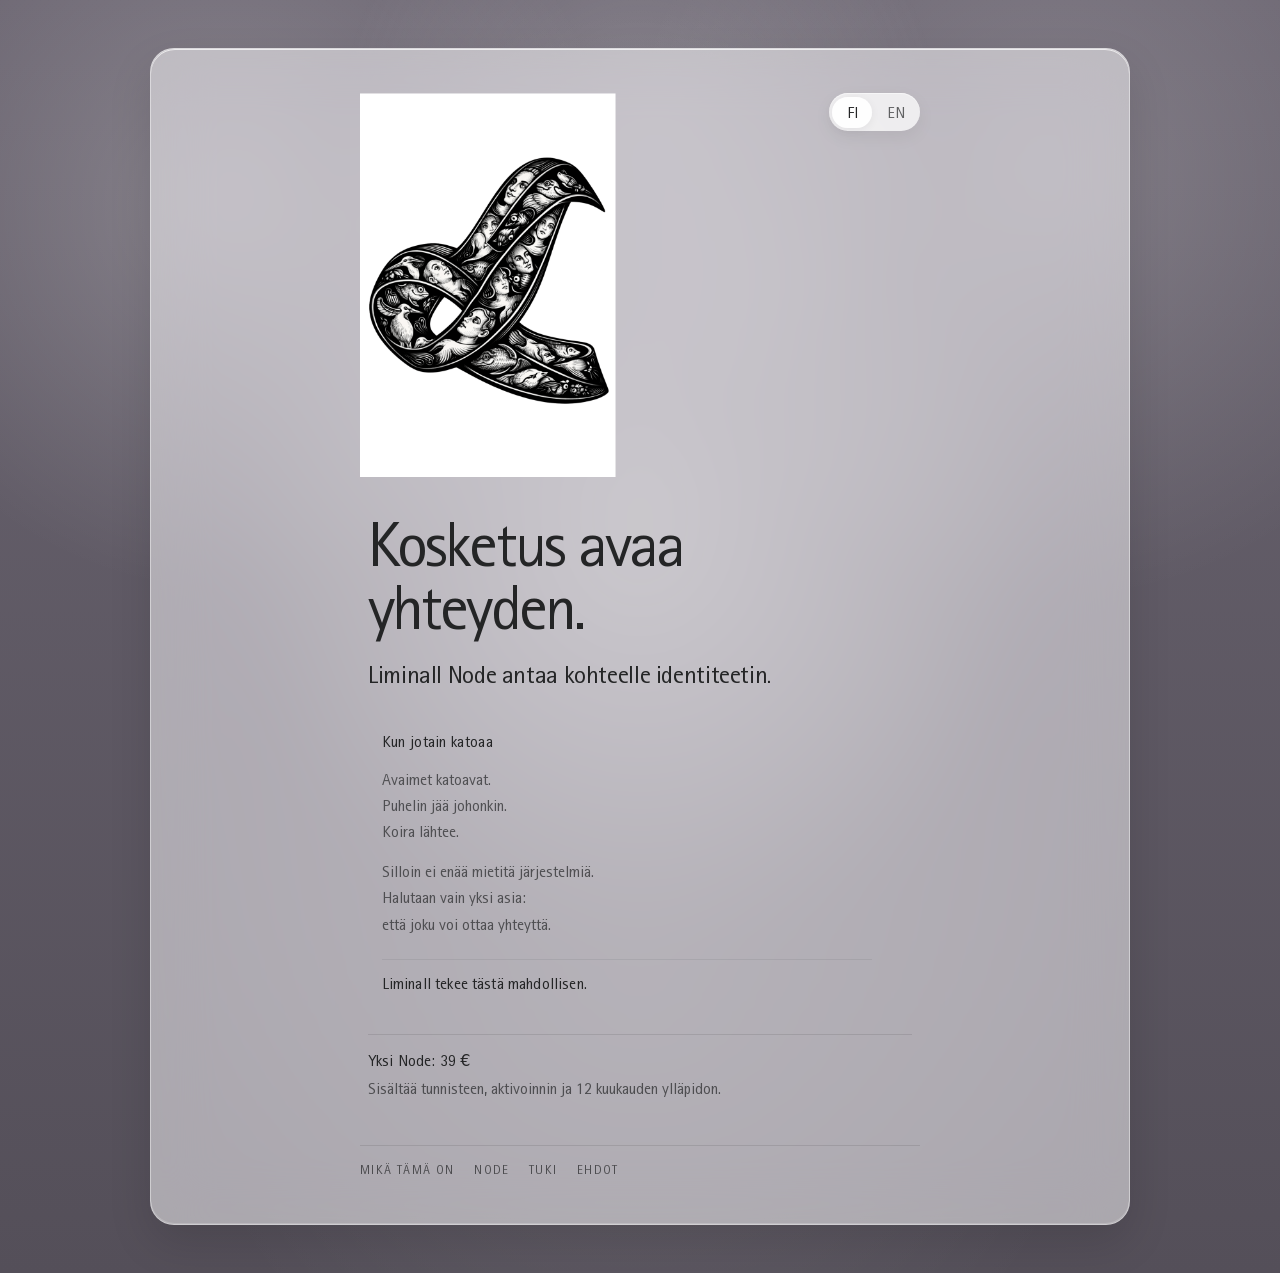
==== index.html @ 7b7f4768 "Promote hero statement and fix pricing spacing" ====
<!DOCTYPE html>
<html lang="fi" data-lang="fi">
<head>
  <meta charset="UTF-8">
  <meta name="viewport" content="width=device-width, initial-scale=1.0">
  <title>Liminall</title>
  <meta
    name="description"
    content="Liminall antaa fyysisille esineille digitaalisen osoitteen."
  >
  <link rel="stylesheet" href="/style.css">
</head>
<body>
  <div class="page-shell">
    <div class="page">
      <main class="panel">
        <div class="panel-top">
          <a class="mark" href="/" aria-label="Liminall">
            <img src="/images/logo.svg" alt="Liminall">
          </a>

          <div class="lang-switch" aria-label="Language switch">
            <button type="button" data-set-lang="fi" aria-pressed="true">FI</button>
            <button type="button" data-set-lang="en" aria-pressed="false">EN</button>
          </div>
        </div>

        <div class="hero-copy">
          <h1>
            <span data-lang="fi">Kosketus avaa yhteyden.</span>
            <span data-lang="en">Touch opens a connection.</span>
          </h1>
          <h2 class="lead-line">
            <span data-lang="fi">Liminall Node antaa kohteelle identiteetin.</span>
            <span data-lang="en">Liminall Node gives an object an identity.</span>
          </h2>
          <div class="narrative-block">
            <h2>
              <span data-lang="fi">Kun jotain katoaa</span>
              <span data-lang="en">When something goes missing</span>
            </h2>
            <p>
              <span data-lang="fi">
                Avaimet katoavat.<br>
                Puhelin jää johonkin.<br>
                Koira lähtee.
              </span>
              <span data-lang="en">
                Keys get lost.<br>
                A phone is left behind.<br>
                A dog runs off.
              </span>
            </p>
            <p>
              <span data-lang="fi">
                Silloin ei enää mietitä järjestelmiä.<br>
                Halutaan vain yksi asia:<br>
                että joku voi ottaa yhteyttä.
              </span>
              <span data-lang="en">
                In that moment, nobody thinks about systems.<br>
                Only one thing matters:<br>
                that someone can make contact.
              </span>
            </p>
            <p class="soft-emphasis">
              <span data-lang="fi">Liminall tekee tästä mahdollisen.</span>
              <span data-lang="en">Liminall makes that possible.</span>
            </p>
          </div>
          <p class="price-line">
            <span data-lang="fi">Yksi Node: 39 €</span>
            <span data-lang="en">One Node: €39</span>
          </p>
          <p class="inclusion-line">
            <span data-lang="fi">Sisältää tunnisteen, aktivoinnin ja 12 kuukauden ylläpidon.</span>
            <span data-lang="en">Includes the tag, activation, and 12 months of upkeep.</span>
          </p>
        </div>

        <nav class="site-nav" aria-label="Primary">
          <a href="/what/">
            <span data-lang="fi">Mikä tämä on</span>
            <span data-lang="en">What is this</span>
          </a>
          <a href="/node/">
            <span data-lang="fi">Node</span>
            <span data-lang="en">Node</span>
          </a>
          <a href="/support/">
            <span data-lang="fi">Tuki</span>
            <span data-lang="en">Support</span>
          </a>
          <a href="/terms/">
            <span data-lang="fi">Ehdot</span>
            <span data-lang="en">Terms</span>
          </a>
        </nav>
      </main>
    </div>
  </div>

  <script>
    const root = document.documentElement;
    const buttons = document.querySelectorAll("[data-set-lang]");

    function setLang(lang) {
      root.lang = lang;
      root.dataset.lang = lang;

      buttons.forEach((button) => {
        button.setAttribute("aria-pressed", String(button.dataset.setLang === lang));
      });
    }

    setLang("fi");

    buttons.forEach((button) => {
      button.addEventListener("click", () => setLang(button.dataset.setLang));
    });
  </script>
</body>
</html>
---- style.css ----
:root {
  --bg-top: #6a6470;
  --bg-bottom: #544f59;
  --fog: rgba(255, 255, 255, 0.22);
  --fog-soft: rgba(255, 255, 255, 0.12);
  --panel: rgba(255, 255, 255, 0.5);
  --panel-edge: rgba(255, 255, 255, 0.42);
  --text: #242526;
  --muted: rgba(36, 37, 38, 0.7);
  --line: rgba(36, 37, 38, 0.12);
  --line-strong: rgba(36, 37, 38, 0.22);
  --shadow: 0 18px 44px rgba(0, 0, 0, 0.12);
  --max-width: 980px;
}

@font-face {
  font-family: "Rotis";
  src:
    local("Rotis"),
    url("/fonts/RotisSansSerif.woff") format("woff");
  font-style: normal;
  font-weight: 400;
  font-display: swap;
}

* {
  box-sizing: border-box;
}

html,
body {
  min-height: 100%;
}

html {
  background:
    radial-gradient(circle at 18% 16%, rgba(255, 255, 255, 0.22), transparent 26%),
    radial-gradient(circle at 82% 14%, rgba(255, 255, 255, 0.18), transparent 28%),
    radial-gradient(circle at 50% 44%, rgba(255, 255, 255, 0.2), transparent 42%),
    radial-gradient(circle at 50% 78%, rgba(255, 255, 255, 0.1), transparent 40%),
    radial-gradient(circle at 50% 38%, rgba(255, 255, 255, 0.08), transparent 46%),
    linear-gradient(180deg, var(--bg-top) 0%, var(--bg-bottom) 100%);
}

body {
  margin: 0;
  color: var(--text);
  font-family: "Rotis", system-ui, sans-serif;
  background: transparent;
}

body::before {
  content: "";
  position: fixed;
  inset: 0;
  pointer-events: none;
  background:
    radial-gradient(circle at 50% 14%, var(--fog), transparent 30%),
    radial-gradient(circle at 50% 50%, var(--fog-soft), transparent 56%);
  opacity: 1;
}

a,
button {
  color: inherit;
}

a {
  text-decoration: none;
}

button {
  font: inherit;
  appearance: none;
  -webkit-appearance: none;
  background: transparent;
  border: 0;
  margin: 0;
  padding: 0;
  cursor: pointer;
}

img {
  display: block;
  max-width: 100%;
}

[data-lang]:not(html) {
  display: none;
}

html[data-lang="fi"] [data-lang="fi"] {
  display: inline;
}

html[data-lang="en"] [data-lang="en"] {
  display: inline;
}

html[data-lang="fi"] h1 > [data-lang="fi"],
html[data-lang="en"] h1 > [data-lang="en"],
html[data-lang="fi"] .lead-line > [data-lang="fi"],
html[data-lang="en"] .lead-line > [data-lang="en"],
html[data-lang="fi"] .hero-copy h2 > [data-lang="fi"],
html[data-lang="en"] .hero-copy h2 > [data-lang="en"],
html[data-lang="fi"] .summary > [data-lang="fi"],
html[data-lang="en"] .summary > [data-lang="en"],
html[data-lang="fi"] .hero-copy > p > [data-lang="fi"],
html[data-lang="en"] .hero-copy > p > [data-lang="en"],
html[data-lang="fi"] .site-nav a > [data-lang="fi"],
html[data-lang="en"] .site-nav a > [data-lang="en"] {
  display: inline;
}

html[data-lang="fi"] h1 > [data-lang="fi"],
html[data-lang="en"] h1 > [data-lang="en"],
html[data-lang="fi"] .lead-line > [data-lang="fi"],
html[data-lang="en"] .lead-line > [data-lang="en"],
html[data-lang="fi"] .hero-copy h2 > [data-lang="fi"],
html[data-lang="en"] .hero-copy h2 > [data-lang="en"],
html[data-lang="fi"] .summary > [data-lang="fi"],
html[data-lang="en"] .summary > [data-lang="en"],
html[data-lang="fi"] .hero-copy > p > [data-lang="fi"],
html[data-lang="en"] .hero-copy > p > [data-lang="en"] {
  display: block;
}

.page-shell {
  min-height: 100vh;
  display: flex;
  align-items: center;
  justify-content: center;
  padding: clamp(1.5rem, 4vw, 3rem);
  position: relative;
  z-index: 1;
}

.page {
  width: min(100%, var(--max-width));
}

.panel {
  position: relative;
  display: grid;
  gap: clamp(1.8rem, 4vh, 2.5rem);
  padding: clamp(1.5rem, 4vw, 2.75rem);
  border-radius: 24px;
  background: var(--panel);
  border: 1px solid var(--panel-edge);
  box-shadow: var(--shadow);
  backdrop-filter: blur(28px) saturate(140%);
  -webkit-backdrop-filter: blur(28px) saturate(140%);
}

.panel::before {
  content: "";
  position: absolute;
  inset: 0;
  border-radius: inherit;
  box-shadow:
    inset 0 1px 0 rgba(255, 255, 255, 0.72),
    inset 0 -1px 0 rgba(255, 255, 255, 0.18);
  pointer-events: none;
}

.panel-top {
  display: flex;
  align-items: flex-start;
  justify-content: space-between;
  gap: 1rem;
  width: min(35rem, 100%);
  margin-inline: auto;
}

.mark {
  display: inline-flex;
  align-items: center;
  width: min(16rem, 52vw);
}

.mark img {
  width: 100%;
  height: auto;
}

.lang-switch {
  display: inline-flex;
  align-items: center;
  gap: 0.28rem;
  padding: 0.22rem;
  border-radius: 999px;
  background: rgba(255, 255, 255, 0.74);
  box-shadow:
    0 6px 18px rgba(0, 0, 0, 0.06),
    inset 0 1px 0 rgba(255, 255, 255, 0.5);
}

.lang-switch button {
  min-width: 2.5rem;
  padding: 0.38rem 0.62rem;
  border-radius: 999px;
  color: var(--muted);
  transition:
    color 160ms ease,
    background-color 160ms ease,
    box-shadow 160ms ease;
}

.lang-switch button[aria-pressed="true"] {
  color: var(--text);
  background: rgba(255, 255, 255, 0.94);
  box-shadow: 0 2px 10px rgba(0, 0, 0, 0.06);
}

.lang-switch button:hover,
.lang-switch button:focus-visible {
  color: var(--text);
}

.hero-copy {
  width: min(34rem, 100%);
  margin-inline: auto;
}

h1 {
  margin: 0;
  font-size: clamp(2.5rem, 5vw, 4.3rem);
  font-weight: 400;
  line-height: 0.98;
  letter-spacing: -0.045em;
  text-wrap: balance;
}

.lead-line {
  width: 100%;
  max-width: 34rem;
  margin: 1.35rem 0 0;
  color: var(--text);
  font-size: clamp(1.28rem, 2.1vw, 1.55rem);
  font-weight: 400;
  line-height: 1.24;
  letter-spacing: -0.015em;
}

.narrative-block {
  width: min(31.5rem, 100%);
  margin: 2.6rem 0 0;
  padding-left: 0.85rem;
}

.narrative-block h2 {
  margin: 0;
  font-size: 1rem;
  font-weight: 400;
  line-height: 1.3;
  letter-spacing: 0.02em;
  color: var(--text);
}

.narrative-block > p {
  width: 100%;
  margin: 0.85rem 0 0;
  color: var(--muted);
  line-height: 1.64;
}

.summary {
  width: 100%;
  max-width: 34rem;
  margin: 1.35rem 0 0;
  color: var(--muted);
  line-height: 1.68;
}

.hero-copy > p {
  width: 100%;
  max-width: 34rem;
  margin: 1.05rem 0 0;
  color: var(--muted);
  line-height: 1.68;
}

.narrative-block > .soft-emphasis {
  margin-top: 1.35rem;
  padding-top: 0.7rem;
  border-top: 1px solid rgba(36, 37, 38, 0.08);
  color: var(--text);
  line-height: 1.55;
  letter-spacing: 0.01em;
}

.hero-copy > .price-line {
  margin-top: 2.35rem;
  padding-top: 0.95rem;
  border-top: 1px solid var(--line);
  color: var(--text);
  font-weight: 400;
  line-height: 1.4;
  letter-spacing: 0.01em;
}

.hero-copy > .inclusion-line {
  margin-top: 0.3rem;
  color: var(--muted);
  line-height: 1.52;
  margin-bottom: 0.45rem;
}

.hero-copy > .inclusion-line + p {
  margin-top: 0.65rem;
}

.hero-copy > .price-line + .inclusion-line + p + p {
  margin-top: 0.45rem;
}

.site-nav {
  display: flex;
  align-items: center;
  gap: 1.2rem;
  flex-wrap: wrap;
  width: min(35rem, 100%);
  margin-inline: auto;
  padding-top: 1rem;
  border-top: 1px solid var(--line);
  font-size: 0.8rem;
  letter-spacing: 0.11em;
  text-transform: uppercase;
  color: var(--muted);
}

.site-nav a {
  padding-bottom: 0.14rem;
  border-bottom: 1px solid transparent;
  transition:
    color 160ms ease,
    border-color 160ms ease;
}

.site-nav a:hover,
.site-nav a:focus-visible {
  color: var(--text);
  border-color: var(--line-strong);
}

@media (max-width: 720px) {
  .page-shell {
    padding: 1rem;
  }

  .panel {
    gap: 1.5rem;
    padding: 1.25rem;
  }

  .panel-top {
    flex-direction: column;
    align-items: flex-start;
  }

  .mark {
    width: min(13.5rem, 58vw);
  }

  .hero-copy {
    width: min(24rem, 100%);
  }

  .site-nav {
    gap: 0.9rem;
  }
}
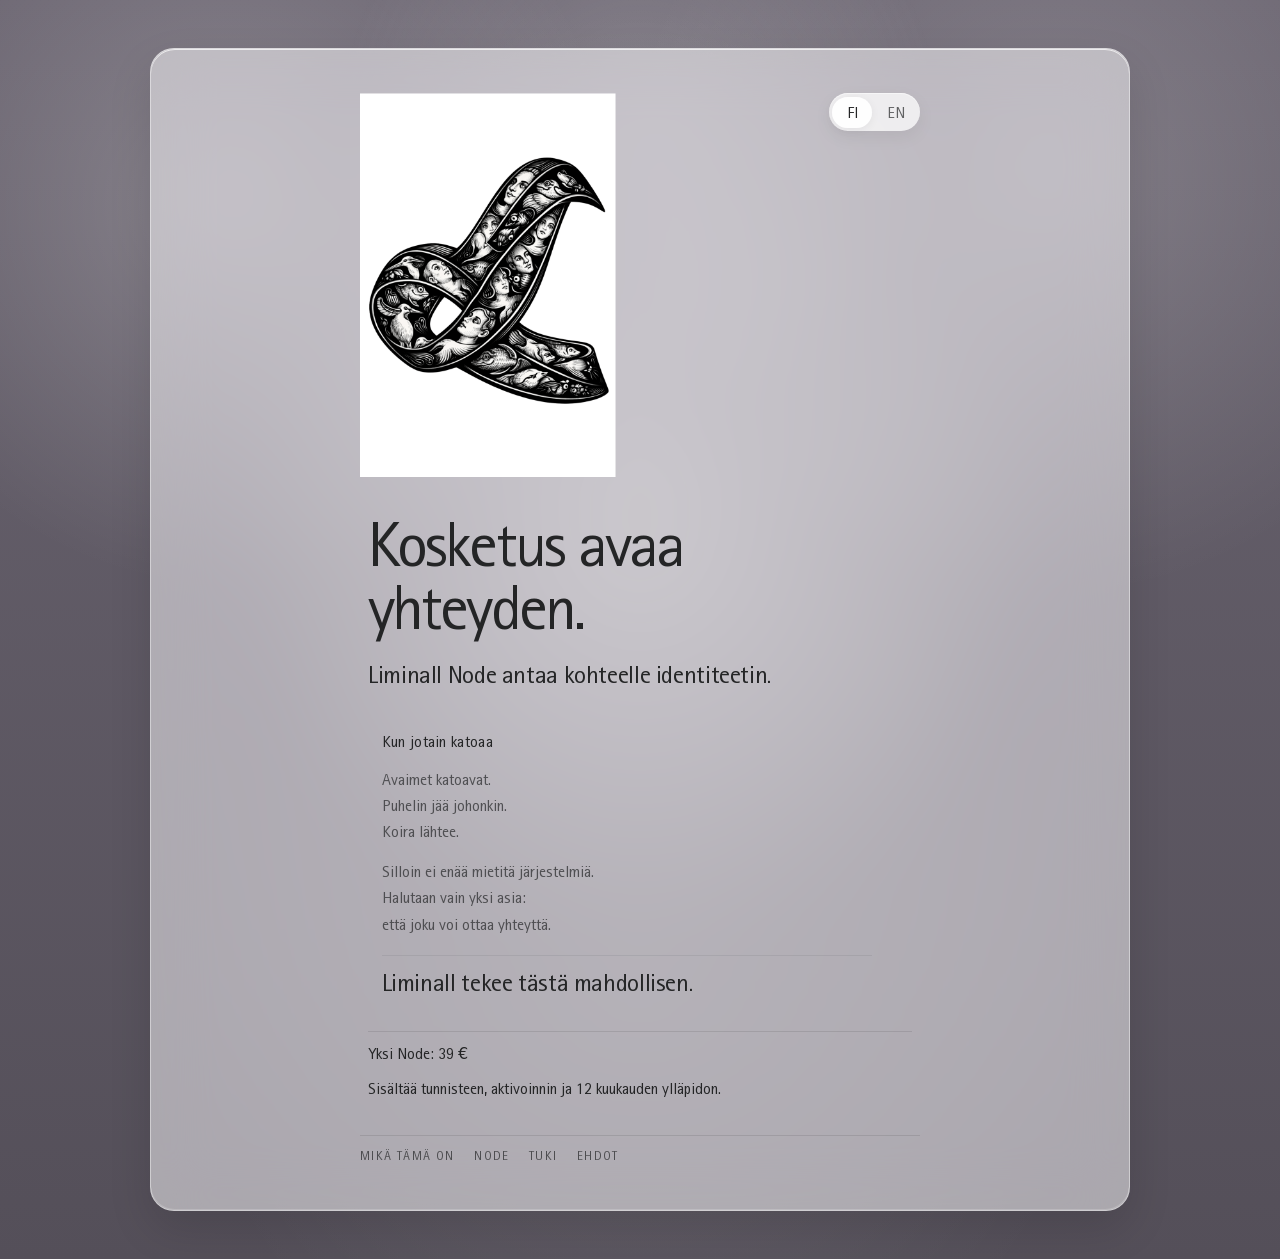
==== commit e4f69473: "Refine homepage hierarchy and pricing divider structure" ====
--- a/index.html
+++ b/index.html
@@ -68,14 +68,16 @@
               <span data-lang="en">Liminall makes that possible.</span>
             </p>
           </div>
-          <p class="price-line">
-            <span data-lang="fi">Yksi Node: 39 €</span>
-            <span data-lang="en">One Node: €39</span>
-          </p>
-          <p class="inclusion-line">
-            <span data-lang="fi">Sisältää tunnisteen, aktivoinnin ja 12 kuukauden ylläpidon.</span>
-            <span data-lang="en">Includes the tag, activation, and 12 months of upkeep.</span>
-          </p>
+          <div class="pricing-cluster">
+            <p class="price-line">
+              <span data-lang="fi">Yksi Node: 39 €</span>
+              <span data-lang="en">One Node: €39</span>
+            </p>
+            <p class="inclusion-line">
+              <span data-lang="fi">Sisältää tunnisteen, aktivoinnin ja 12 kuukauden ylläpidon.</span>
+              <span data-lang="en">Includes the tag, activation, and 12 months of upkeep.</span>
+            </p>
+          </div>
         </div>
 
         <nav class="site-nav" aria-label="Primary">
--- a/style.css
+++ b/style.css
@@ -281,12 +281,14 @@
 }
 
 .narrative-block > .soft-emphasis {
-  margin-top: 1.35rem;
+  margin-top: 1.1rem;
   padding-top: 0.7rem;
   border-top: 1px solid rgba(36, 37, 38, 0.08);
   color: var(--text);
-  line-height: 1.55;
-  letter-spacing: 0.01em;
+  font-size: clamp(1.28rem, 2.1vw, 1.55rem);
+  font-weight: 400;
+  line-height: 1.24;
+  letter-spacing: -0.015em;
 }
 
 .hero-copy > .price-line {
@@ -304,6 +306,37 @@
   color: var(--muted);
   line-height: 1.52;
   margin-bottom: 0.45rem;
+}
+
+.panel:has(.narrative-block) > .site-nav {
+  padding-top: 0.7rem;
+}
+
+.pricing-cluster {
+  width: 100%;
+  max-width: 34rem;
+  margin-top: 1.35rem;
+  padding-top: 0.72rem;
+  margin-bottom: 0.1rem;
+  position: relative;
+}
+
+.pricing-cluster::before {
+  content: "";
+  display: block;
+  width: 100%;
+  border-top: 1px solid var(--line);
+  margin-bottom: 0.72rem;
+}
+
+.pricing-cluster > .price-line {
+  margin-top: 0;
+  padding-top: 0;
+  border-top: 0;
+}
+
+.pricing-cluster > .inclusion-line {
+  margin-bottom: 0;
 }
 
 .hero-copy > .inclusion-line + p {
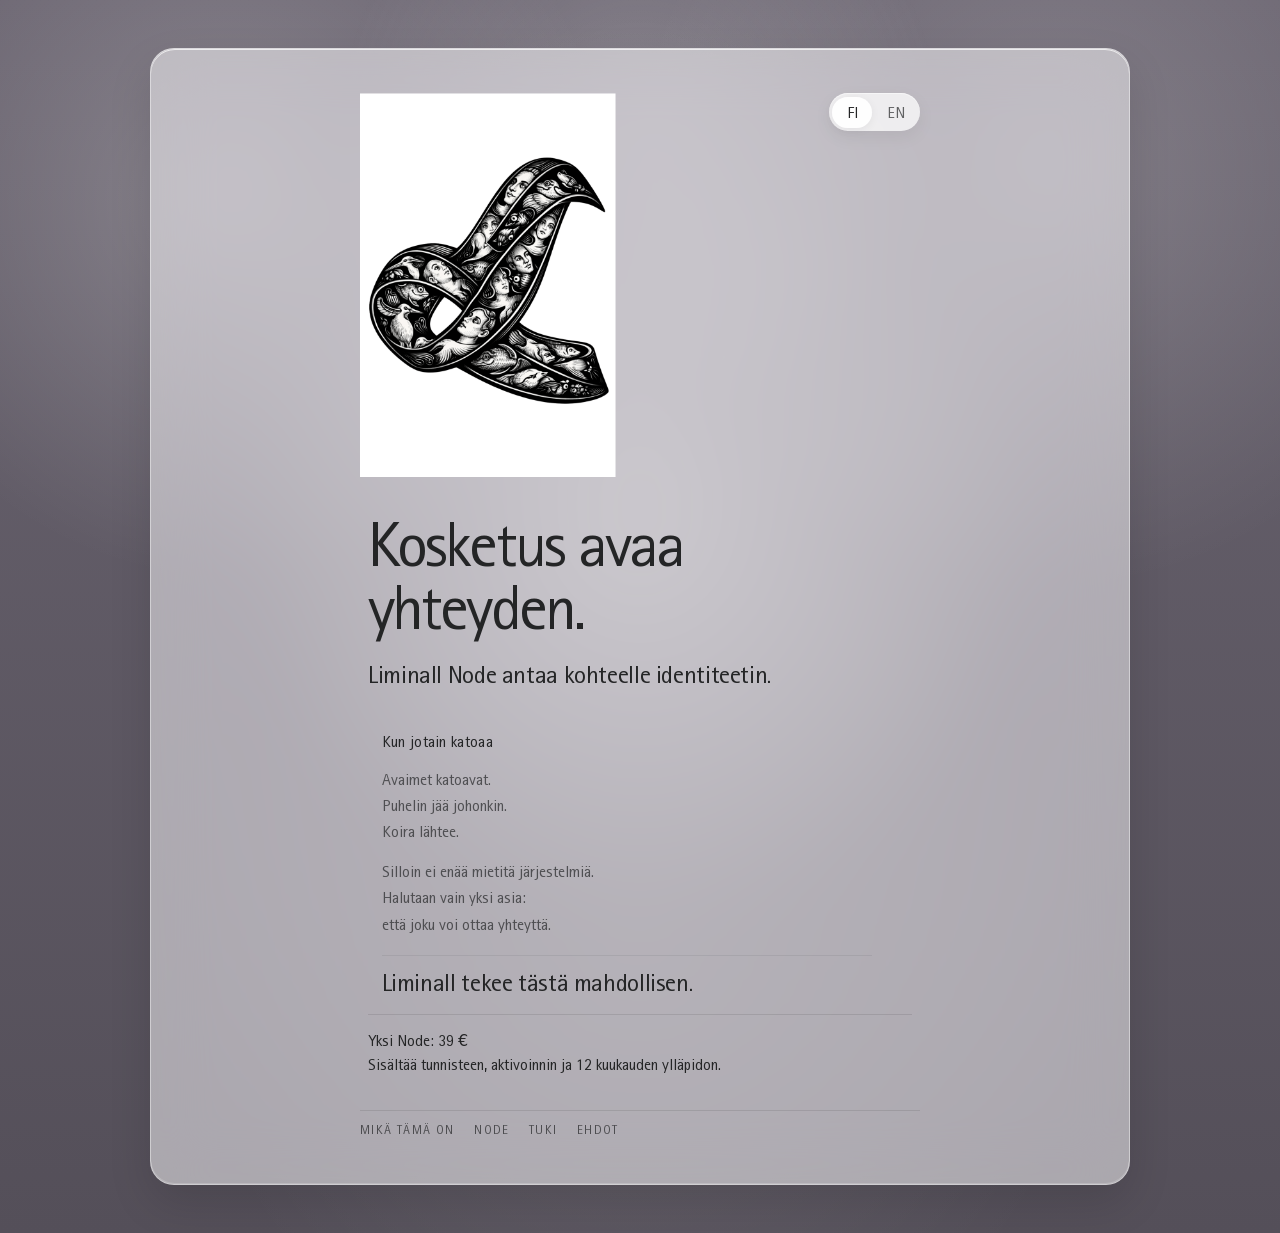
==== commit e0ffce47: "Fix pricing divider symmetry and spacing" ====
--- a/index.html
+++ b/index.html
@@ -80,24 +80,26 @@
           </div>
         </div>
 
-        <nav class="site-nav" aria-label="Primary">
-          <a href="/what/">
-            <span data-lang="fi">Mikä tämä on</span>
-            <span data-lang="en">What is this</span>
-          </a>
-          <a href="/node/">
-            <span data-lang="fi">Node</span>
-            <span data-lang="en">Node</span>
-          </a>
-          <a href="/support/">
-            <span data-lang="fi">Tuki</span>
-            <span data-lang="en">Support</span>
-          </a>
-          <a href="/terms/">
-            <span data-lang="fi">Ehdot</span>
-            <span data-lang="en">Terms</span>
-          </a>
-        </nav>
+        <div class="nav-divider">
+          <nav class="site-nav" aria-label="Primary">
+            <a href="/what/">
+              <span data-lang="fi">Mikä tämä on</span>
+              <span data-lang="en">What is this</span>
+            </a>
+            <a href="/node/">
+              <span data-lang="fi">Node</span>
+              <span data-lang="en">Node</span>
+            </a>
+            <a href="/support/">
+              <span data-lang="fi">Tuki</span>
+              <span data-lang="en">Support</span>
+            </a>
+            <a href="/terms/">
+              <span data-lang="fi">Ehdot</span>
+              <span data-lang="en">Terms</span>
+            </a>
+          </nav>
+        </div>
       </main>
     </div>
   </div>
--- a/style.css
+++ b/style.css
@@ -292,59 +292,68 @@
 }
 
 .hero-copy > .price-line {
+  color: var(--text);
+  font-weight: 400;
+  line-height: 1.4;
+  letter-spacing: 0.01em;
+}
+
+.hero-copy > .inclusion-line {
+  color: var(--muted);
+  line-height: 1.52;
+}
+
+.pricing-cluster {
+  width: 100%;
+  max-width: 34rem;
+}
+
+.pricing-cluster::before {
+  content: "";
+  display: block;
+  width: 100%;
+  border-top: 1px solid var(--line);
+  margin: 1rem 0;
+}
+
+.pricing-cluster > p {
+  margin: 0;
+}
+
+.pricing-cluster > .price-line + .inclusion-line {
+  margin-top: 0.3rem;
+}
+
+.panel:not(:has(.pricing-cluster)) > .hero-copy > h2 + .price-line {
   margin-top: 2.35rem;
   padding-top: 0.95rem;
   border-top: 1px solid var(--line);
-  color: var(--text);
-  font-weight: 400;
-  line-height: 1.4;
-  letter-spacing: 0.01em;
-}
-
-.hero-copy > .inclusion-line {
+}
+
+.panel:not(:has(.pricing-cluster)) > .hero-copy > h2 + .price-line + .inclusion-line {
   margin-top: 0.3rem;
-  color: var(--muted);
-  line-height: 1.52;
   margin-bottom: 0.45rem;
 }
 
-.panel:has(.narrative-block) > .site-nav {
-  padding-top: 0.7rem;
-}
-
-.pricing-cluster {
-  width: 100%;
-  max-width: 34rem;
-  margin-top: 1.35rem;
-  padding-top: 0.72rem;
-  margin-bottom: 0.1rem;
-  position: relative;
-}
-
-.pricing-cluster::before {
+.hero-copy > .inclusion-line + p {
+  margin-top: 0.65rem;
+}
+
+.hero-copy > .price-line + .inclusion-line + p + p {
+  margin-top: 0.45rem;
+}
+
+.nav-divider {
+  width: min(35rem, 100%);
+  margin-inline: auto;
+}
+
+.nav-divider::before {
   content: "";
   display: block;
   width: 100%;
   border-top: 1px solid var(--line);
-  margin-bottom: 0.72rem;
-}
-
-.pricing-cluster > .price-line {
-  margin-top: 0;
-  padding-top: 0;
-  border-top: 0;
-}
-
-.pricing-cluster > .inclusion-line {
-  margin-bottom: 0;
-}
-
-.hero-copy > .inclusion-line + p {
-  margin-top: 0.65rem;
-}
-
-.hero-copy > .price-line + .inclusion-line + p + p {
-  margin-top: 0.45rem;
+  margin-bottom: 0.7rem;
 }
 
 .site-nav {
@@ -352,10 +361,9 @@
   align-items: center;
   gap: 1.2rem;
   flex-wrap: wrap;
-  width: min(35rem, 100%);
-  margin-inline: auto;
-  padding-top: 1rem;
-  border-top: 1px solid var(--line);
+  width: 100%;
+  margin-inline: 0;
+  padding-top: 0;
   font-size: 0.8rem;
   letter-spacing: 0.11em;
   text-transform: uppercase;
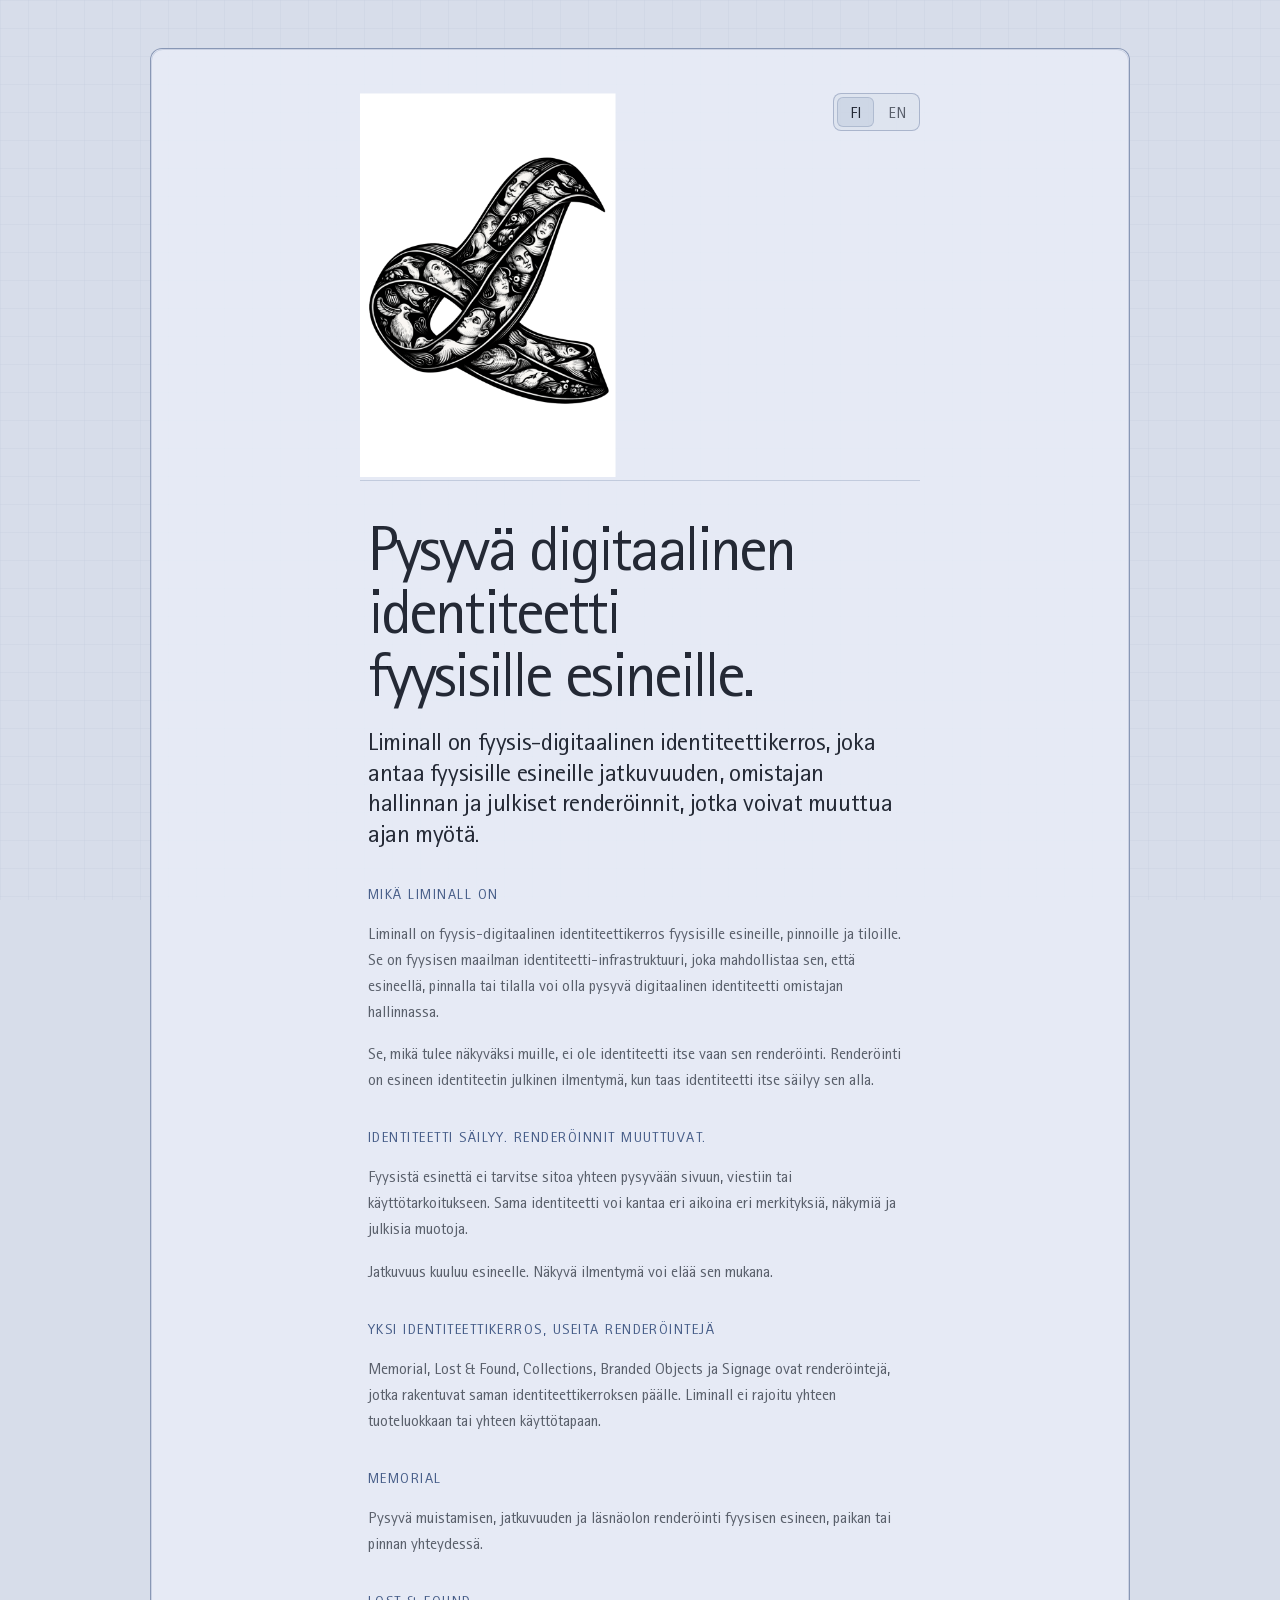
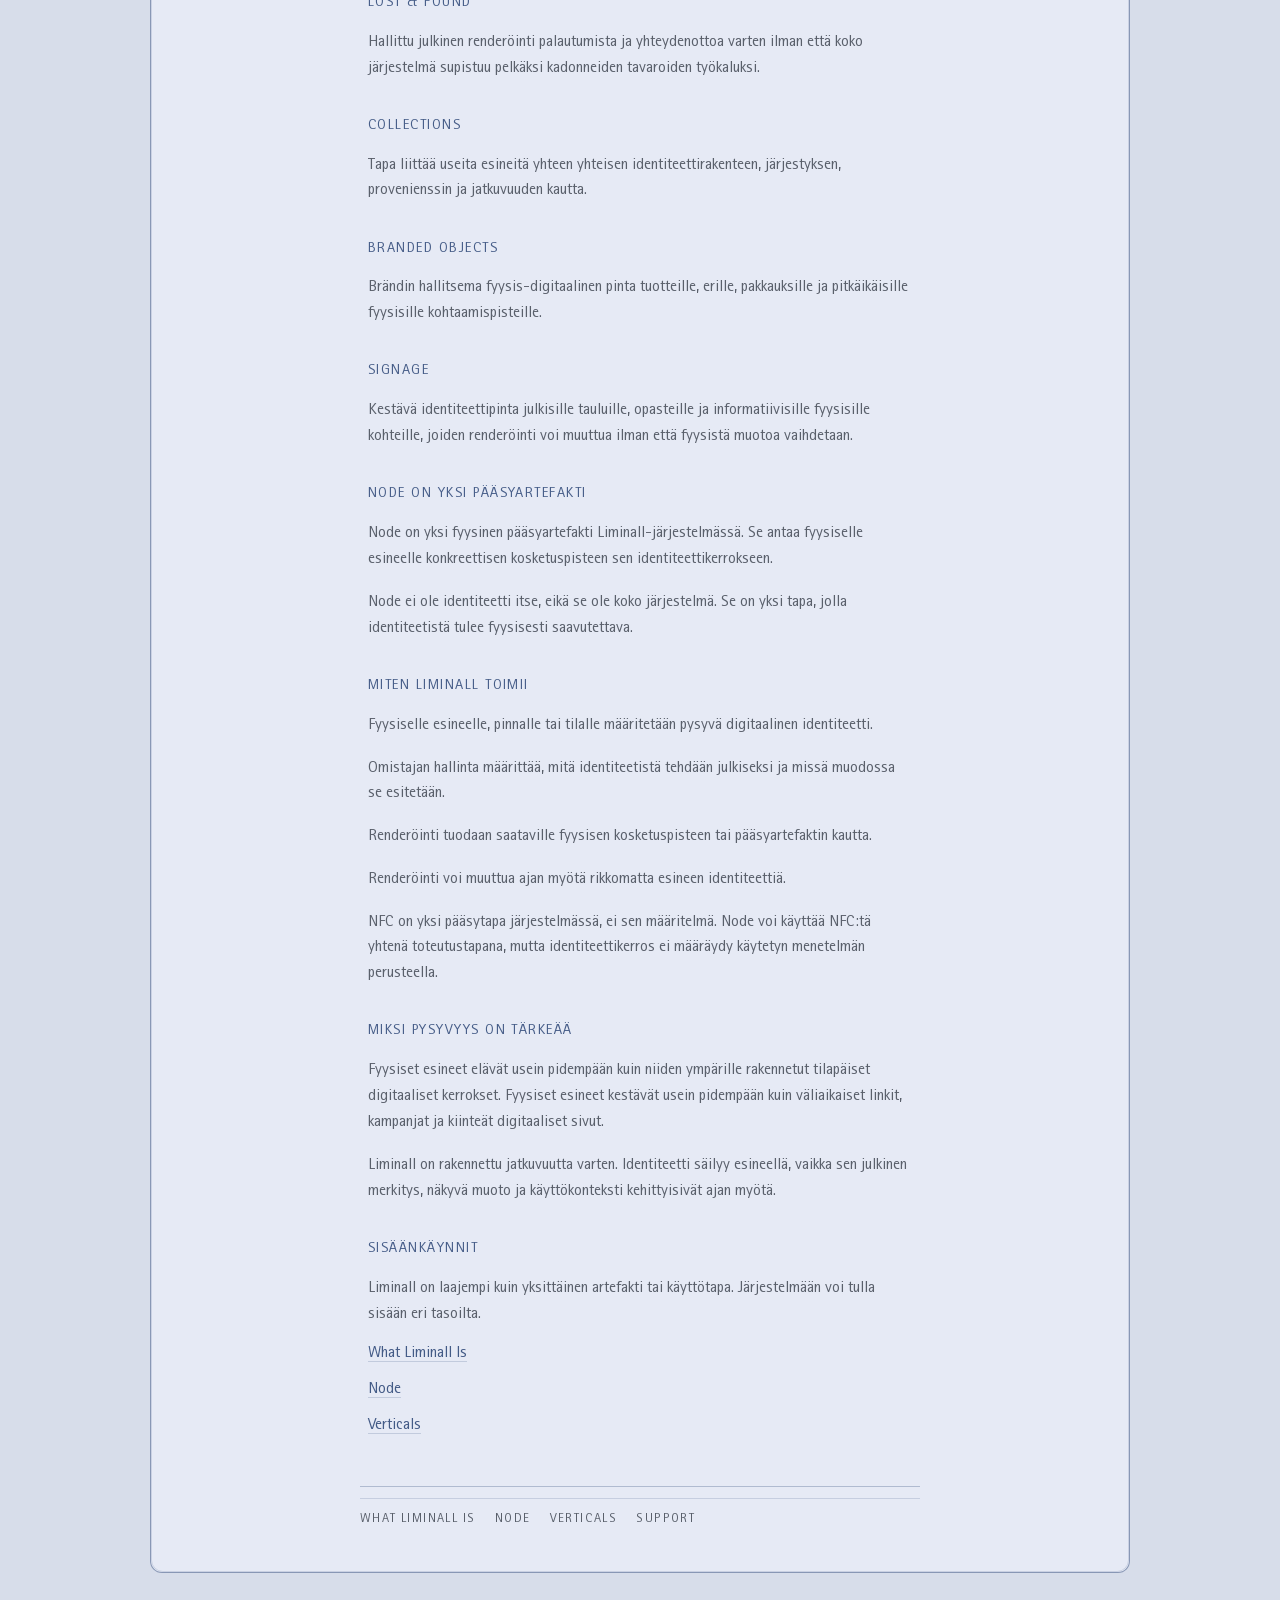
==== commit e3c7ba78: "Rewrite homepage: SEO meta, schema.org, concept-first content structure Co-Authored-By: Claude Sonne" ====
--- a/index.html
+++ b/index.html
@@ -3,12 +3,76 @@
 <head>
   <meta charset="UTF-8">
   <meta name="viewport" content="width=device-width, initial-scale=1.0">
-  <title>Liminall</title>
+  <title>Liminall | Persistent Digital Identity for Physical Objects</title>
   <meta
     name="description"
-    content="Liminall antaa fyysisille esineille digitaalisen osoitteen."
+    content="Liminall is a physical-digital identity layer for physical objects, surfaces, and spaces. Identity persists while public renderings change over time under owner control."
   >
+  <meta property="og:type" content="website">
+  <meta property="og:url" content="https://liminall.fi/">
+  <meta property="og:title" content="Liminall | Persistent Digital Identity for Physical Objects">
+  <meta property="og:description" content="Liminall is a physical-digital identity layer for physical objects, surfaces, and spaces. Identity persists while public renderings change over time under owner control.">
+  <meta name="twitter:card" content="summary">
+  <meta name="twitter:title" content="Liminall | Persistent Digital Identity for Physical Objects">
+  <meta name="twitter:description" content="Liminall is a physical-digital identity layer for physical objects, surfaces, and spaces. Identity persists while public renderings change over time under owner control.">
+  <link rel="canonical" href="https://liminall.fi/">
   <link rel="stylesheet" href="/style.css">
+  <script type="text/javascript">
+    (function(c,l,a,r,i,t,y){
+        c[a]=c[a]||function(){(c[a].q=c[a].q||[]).push(arguments)};
+        t=l.createElement(r);t.async=1;t.src="https://www.clarity.ms/tag/"+i;
+        y=l.getElementsByTagName(r)[0];y.parentNode.insertBefore(t,y);
+    })(window, document, "clarity", "script", "vdme3nk2ix");
+  </script>
+  <script type="application/ld+json">
+    {
+      "@context": "https://schema.org",
+      "@graph": [
+        {
+          "@type": "Organization",
+          "@id": "https://liminall.fi/#organization",
+          "name": "Liminall",
+          "url": "https://liminall.fi/",
+          "logo": "https://liminall.fi/images/logo.svg",
+          "description": "Liminall is a physical-digital identity layer for physical objects, surfaces, and spaces."
+        },
+        {
+          "@type": "WebSite",
+          "@id": "https://liminall.fi/#website",
+          "url": "https://liminall.fi/",
+          "name": "Liminall",
+          "publisher": {
+            "@id": "https://liminall.fi/#organization"
+          },
+          "inLanguage": ["fi", "en"]
+        },
+        {
+          "@type": "WebPage",
+          "@id": "https://liminall.fi/#webpage",
+          "url": "https://liminall.fi/",
+          "name": "Liminall | Persistent Digital Identity for Physical Objects",
+          "isPartOf": {
+            "@id": "https://liminall.fi/#website"
+          },
+          "about": {
+            "@id": "https://liminall.fi/#organization"
+          },
+          "description": "Liminall is a physical-digital identity layer for physical objects, surfaces, and spaces. Identity persists while public renderings change over time under owner control.",
+          "inLanguage": ["fi", "en"],
+          "mainEntity": {
+            "@type": "Service",
+            "@id": "https://liminall.fi/#service",
+            "name": "Liminall Identity Infrastructure",
+            "provider": {
+              "@id": "https://liminall.fi/#organization"
+            },
+            "serviceType": "Physical-digital identity infrastructure",
+            "description": "Persistent digital identity infrastructure for physical objects, surfaces, and spaces."
+          }
+        }
+      ]
+    }
+  </script>
 </head>
 <body>
   <div class="page-shell">
@@ -26,77 +90,239 @@
         </div>
 
         <div class="hero-copy">
-          <h1>
-            <span data-lang="fi">Kosketus avaa yhteyden.</span>
-            <span data-lang="en">Touch opens a connection.</span>
-          </h1>
-          <h2 class="lead-line">
-            <span data-lang="fi">Liminall Node antaa kohteelle identiteetin.</span>
-            <span data-lang="en">Liminall Node gives an object an identity.</span>
-          </h2>
-          <div class="narrative-block">
-            <h2>
-              <span data-lang="fi">Kun jotain katoaa</span>
-              <span data-lang="en">When something goes missing</span>
-            </h2>
+          <section class="content-section hero-section">
+            <h1>
+              <span data-lang="fi">Pysyvä digitaalinen identiteetti fyysisille esineille.</span>
+              <span data-lang="en">Persistent digital identity for physical objects.</span>
+            </h1>
+            <p class="lead-line">
+              <span data-lang="fi">Liminall on fyysis-digitaalinen identiteettikerros, joka antaa fyysisille esineille jatkuvuuden, omistajan hallinnan ja julkiset renderöinnit, jotka voivat muuttua ajan myötä.</span>
+              <span data-lang="en">Liminall is a physical-digital identity layer that gives physical objects continuity, owner control, and public renderings that can change over time.</span>
+            </p>
+          </section>
+
+          <section class="content-section definition-section">
+            <h2>
+              <span data-lang="fi">Mikä Liminall on</span>
+              <span data-lang="en">What Liminall Is</span>
+            </h2>
+
+            <p class="summary">
+              <span data-lang="fi">Liminall on fyysis-digitaalinen identiteettikerros fyysisille esineille, pinnoille ja tiloille. Se on fyysisen maailman identiteetti-infrastruktuuri, joka mahdollistaa sen, että esineellä, pinnalla tai tilalla voi olla pysyvä digitaalinen identiteetti omistajan hallinnassa.</span>
+              <span data-lang="en">Liminall is a physical-digital identity layer for physical objects, surfaces, and spaces. It is identity infrastructure for the physical world, allowing an object, surface, or space to hold a persistent digital identity under owner control.</span>
+            </p>
+
+            <p class="summary">
+              <span data-lang="fi">Se, mikä tulee näkyväksi muille, ei ole identiteetti itse vaan sen renderöinti. Renderöinti on esineen identiteetin julkinen ilmentymä, kun taas identiteetti itse säilyy sen alla.</span>
+              <span data-lang="en">What becomes visible to others is not the identity itself, but a rendering of it. A rendering is the public expression of an object’s identity, while the identity itself persists beneath it.</span>
+            </p>
+          </section>
+
+          <section class="content-section continuity-section">
+            <h2>
+              <span data-lang="fi">Identiteetti säilyy. Renderöinnit muuttuvat.</span>
+              <span data-lang="en">Identity persists. Renderings change.</span>
+            </h2>
+
+            <p class="summary">
+              <span data-lang="fi">Fyysistä esinettä ei tarvitse sitoa yhteen pysyvään sivuun, viestiin tai käyttötarkoitukseen. Sama identiteetti voi kantaa eri aikoina eri merkityksiä, näkymiä ja julkisia muotoja.</span>
+              <span data-lang="en">A physical object does not need to be bound to one fixed page, message, or use case. The same identity can carry different meanings, views, and public forms over time.</span>
+            </p>
+
+            <p class="summary">
+              <span data-lang="fi">Jatkuvuus kuuluu esineelle. Näkyvä ilmentymä voi elää sen mukana.</span>
+              <span data-lang="en">Continuity belongs to the object. Its visible expression can evolve with it.</span>
+            </p>
+          </section>
+
+          <section class="content-section renderings-section">
+            <h2>
+              <span data-lang="fi">Yksi identiteettikerros, useita renderöintejä</span>
+              <span data-lang="en">One identity layer, multiple renderings</span>
+            </h2>
+
+            <p class="summary">
+              <span data-lang="fi">Memorial, Lost &amp; Found, Collections, Branded Objects ja Signage ovat renderöintejä, jotka rakentuvat saman identiteettikerroksen päälle. Liminall ei rajoitu yhteen tuoteluokkaan tai yhteen käyttötapaan.</span>
+              <span data-lang="en">Memorial, Lost &amp; Found, Collections, Branded Objects, and Signage are renderings built on the same identity layer. Liminall is not confined to a single product category or a single use case.</span>
+            </p>
+
+            <div class="rendering-list">
+              <section class="rendering-item">
+                <h2>
+                  <span data-lang="fi">Memorial</span>
+                  <span data-lang="en">Memorial</span>
+                </h2>
+                <p class="summary">
+                  <span data-lang="fi">Pysyvä muistamisen, jatkuvuuden ja läsnäolon renderöinti fyysisen esineen, paikan tai pinnan yhteydessä.</span>
+                  <span data-lang="en">A persistent rendering for remembrance, continuity, and presence around a physical object, site, or surface.</span>
+                </p>
+              </section>
+
+              <section class="rendering-item">
+                <h2>
+                  <span data-lang="fi">Lost &amp; Found</span>
+                  <span data-lang="en">Lost &amp; Found</span>
+                </h2>
+                <p class="summary">
+                  <span data-lang="fi">Hallittu julkinen renderöinti palautumista ja yhteydenottoa varten ilman että koko järjestelmä supistuu pelkäksi kadonneiden tavaroiden työkaluksi.</span>
+                  <span data-lang="en">A controlled public rendering for recovery and contact without reducing the system to a lost-item utility.</span>
+                </p>
+              </section>
+
+              <section class="rendering-item">
+                <h2>
+                  <span data-lang="fi">Collections</span>
+                  <span data-lang="en">Collections</span>
+                </h2>
+                <p class="summary">
+                  <span data-lang="fi">Tapa liittää useita esineitä yhteen yhteisen identiteettirakenteen, järjestyksen, provenienssin ja jatkuvuuden kautta.</span>
+                  <span data-lang="en">A way to connect multiple objects through shared identity structure, sequence, provenance, and continuity.</span>
+                </p>
+              </section>
+
+              <section class="rendering-item">
+                <h2>
+                  <span data-lang="fi">Branded Objects</span>
+                  <span data-lang="en">Branded Objects</span>
+                </h2>
+                <p class="summary">
+                  <span data-lang="fi">Brändin hallitsema fyysis-digitaalinen pinta tuotteille, erille, pakkauksille ja pitkäikäisille fyysisille kohtaamispisteille.</span>
+                  <span data-lang="en">A brand-controlled physical-digital surface for products, editions, packaging, and long-lived physical touchpoints.</span>
+                </p>
+              </section>
+
+              <section class="rendering-item">
+                <h2>
+                  <span data-lang="fi">Signage</span>
+                  <span data-lang="en">Signage</span>
+                </h2>
+                <p class="summary">
+                  <span data-lang="fi">Kestävä identiteettipinta julkisille tauluille, opasteille ja informatiivisille fyysisille kohteille, joiden renderöinti voi muuttua ilman että fyysistä muotoa vaihdetaan.</span>
+                  <span data-lang="en">A durable identity surface for public boards, signage, and informational physical objects whose rendering can change without replacing the physical form.</span>
+                </p>
+              </section>
+            </div>
+          </section>
+
+          <section class="content-section node-section">
+            <h2>
+              <span data-lang="fi">Node on yksi pääsyartefakti</span>
+              <span data-lang="en">Node is one access artifact</span>
+            </h2>
+
+            <p class="summary">
+              <span data-lang="fi">Node on yksi fyysinen pääsyartefakti Liminall-järjestelmässä. Se antaa fyysiselle esineelle konkreettisen kosketuspisteen sen identiteettikerrokseen.</span>
+              <span data-lang="en">Node is one physical access artifact within the Liminall system. It gives a physical object a concrete touchpoint into its identity layer.</span>
+            </p>
+
+            <p class="summary">
+              <span data-lang="fi">Node ei ole identiteetti itse, eikä se ole koko järjestelmä. Se on yksi tapa, jolla identiteetistä tulee fyysisesti saavutettava.</span>
+              <span data-lang="en">Node is not the identity itself, and it is not the whole system. It is one way identity becomes physically reachable.</span>
+            </p>
+          </section>
+
+          <section class="content-section process-section">
+            <h2>
+              <span data-lang="fi">Miten Liminall toimii</span>
+              <span data-lang="en">How Liminall works</span>
+            </h2>
+
+            <div class="process-list">
+              <p class="summary">
+                <span data-lang="fi">Fyysiselle esineelle, pinnalle tai tilalle määritetään pysyvä digitaalinen identiteetti.</span>
+                <span data-lang="en">A physical object, surface, or space is assigned a persistent digital identity.</span>
+              </p>
+
+              <p class="summary">
+                <span data-lang="fi">Omistajan hallinta määrittää, mitä identiteetistä tehdään julkiseksi ja missä muodossa se esitetään.</span>
+                <span data-lang="en">Owner control governs what becomes public and in what form it is presented.</span>
+              </p>
+
+              <p class="summary">
+                <span data-lang="fi">Renderöinti tuodaan saataville fyysisen kosketuspisteen tai pääsyartefaktin kautta.</span>
+                <span data-lang="en">A rendering is made available through a physical touchpoint or access artifact.</span>
+              </p>
+
+              <p class="summary">
+                <span data-lang="fi">Renderöinti voi muuttua ajan myötä rikkomatta esineen identiteettiä.</span>
+                <span data-lang="en">The rendering can change over time without breaking the identity of the object.</span>
+              </p>
+
+              <p class="summary">
+                <span data-lang="fi">NFC on yksi pääsytapa järjestelmässä, ei sen määritelmä. Node voi käyttää NFC:tä yhtenä toteutustapana, mutta identiteettikerros ei määräydy käytetyn menetelmän perusteella.</span>
+                <span data-lang="en">NFC is one access method within the system, not the definition of the system itself. Node may use NFC as one implementation method, but the identity layer is not defined by the method of access.</span>
+              </p>
+            </div>
+          </section>
+
+          <section class="content-section persistence-section">
+            <h2>
+              <span data-lang="fi">Miksi pysyvyys on tärkeää</span>
+              <span data-lang="en">Why persistence matters</span>
+            </h2>
+
+            <p class="summary">
+              <span data-lang="fi">Fyysiset esineet elävät usein pidempään kuin niiden ympärille rakennetut tilapäiset digitaaliset kerrokset. Fyysiset esineet kestävät usein pidempään kuin väliaikaiset linkit, kampanjat ja kiinteät digitaaliset sivut.</span>
+              <span data-lang="en">Physical objects often outlast temporary digital layers built around them. Physical objects often outlast temporary links, campaigns, and fixed digital pages.</span>
+            </p>
+
+            <p class="summary">
+              <span data-lang="fi">Liminall on rakennettu jatkuvuutta varten. Identiteetti säilyy esineellä, vaikka sen julkinen merkitys, näkyvä muoto ja käyttökonteksti kehittyisivät ajan myötä.</span>
+              <span data-lang="en">Liminall is built for continuity. Identity remains with the object even as its public meaning, visible form, and use context evolve over time.</span>
+            </p>
+          </section>
+
+          <section class="content-section entry-section">
+            <h2>
+              <span data-lang="fi">Sisäänkäynnit</span>
+              <span data-lang="en">Entry paths</span>
+            </h2>
+
+            <p class="summary">
+              <span data-lang="fi">Liminall on laajempi kuin yksittäinen artefakti tai käyttötapa. Järjestelmään voi tulla sisään eri tasoilta.</span>
+              <span data-lang="en">Liminall is broader than any single artifact or use case. The system can be entered from different levels.</span>
+            </p>
+
             <p>
-              <span data-lang="fi">
-                Avaimet katoavat.<br>
-                Puhelin jää johonkin.<br>
-                Koira lähtee.
-              </span>
-              <span data-lang="en">
-                Keys get lost.<br>
-                A phone is left behind.<br>
-                A dog runs off.
-              </span>
-            </p>
+              <a class="secondary-link" href="/what/">
+                <span data-lang="fi">What Liminall Is</span>
+                <span data-lang="en">What Liminall Is</span>
+              </a>
+            </p>
+
             <p>
-              <span data-lang="fi">
-                Silloin ei enää mietitä järjestelmiä.<br>
-                Halutaan vain yksi asia:<br>
-                että joku voi ottaa yhteyttä.
-              </span>
-              <span data-lang="en">
-                In that moment, nobody thinks about systems.<br>
-                Only one thing matters:<br>
-                that someone can make contact.
-              </span>
-            </p>
-            <p class="soft-emphasis">
-              <span data-lang="fi">Liminall tekee tästä mahdollisen.</span>
-              <span data-lang="en">Liminall makes that possible.</span>
-            </p>
-          </div>
-          <div class="pricing-cluster">
-            <p class="price-line">
-              <span data-lang="fi">Yksi Node: 39 €</span>
-              <span data-lang="en">One Node: €39</span>
-            </p>
-            <p class="inclusion-line">
-              <span data-lang="fi">Sisältää tunnisteen, aktivoinnin ja 12 kuukauden ylläpidon.</span>
-              <span data-lang="en">Includes the tag, activation, and 12 months of upkeep.</span>
-            </p>
-          </div>
+              <a class="secondary-link" href="/node/">
+                <span data-lang="fi">Node</span>
+                <span data-lang="en">Node</span>
+              </a>
+            </p>
+
+            <p>
+              <a class="secondary-link" href="/what/">
+                <span data-lang="fi">Verticals</span>
+                <span data-lang="en">Verticals</span>
+              </a>
+            </p>
+          </section>
         </div>
 
         <div class="nav-divider">
           <nav class="site-nav" aria-label="Primary">
             <a href="/what/">
-              <span data-lang="fi">Mikä tämä on</span>
-              <span data-lang="en">What is this</span>
+              <span data-lang="fi">What Liminall Is</span>
+              <span data-lang="en">What Liminall Is</span>
             </a>
             <a href="/node/">
               <span data-lang="fi">Node</span>
               <span data-lang="en">Node</span>
             </a>
+            <a href="/what/">
+              <span data-lang="fi">Verticals</span>
+              <span data-lang="en">Verticals</span>
+            </a>
             <a href="/support/">
-              <span data-lang="fi">Tuki</span>
+              <span data-lang="fi">Support</span>
               <span data-lang="en">Support</span>
-            </a>
-            <a href="/terms/">
-              <span data-lang="fi">Ehdot</span>
-              <span data-lang="en">Terms</span>
             </a>
           </nav>
         </div>
--- a/style.css
+++ b/style.css
@@ -1,15 +1,11 @@
 :root {
-  --bg-top: #6a6470;
-  --bg-bottom: #544f59;
-  --fog: rgba(255, 255, 255, 0.22);
-  --fog-soft: rgba(255, 255, 255, 0.12);
-  --panel: rgba(255, 255, 255, 0.5);
-  --panel-edge: rgba(255, 255, 255, 0.42);
-  --text: #242526;
-  --muted: rgba(36, 37, 38, 0.7);
-  --line: rgba(36, 37, 38, 0.12);
-  --line-strong: rgba(36, 37, 38, 0.22);
-  --shadow: 0 18px 44px rgba(0, 0, 0, 0.12);
+  --bg: #d7ddea;
+  --surface: #e8edf7;
+  --line: rgba(36, 62, 112, 0.28);
+  --line-strong: rgba(36, 62, 112, 0.48);
+  --accent: rgba(36, 62, 112, 0.08);
+  --text: rgba(18, 24, 36, 0.92);
+  --muted: rgba(18, 24, 36, 0.66);
   --max-width: 980px;
 }
 
@@ -33,13 +29,7 @@
 }
 
 html {
-  background:
-    radial-gradient(circle at 18% 16%, rgba(255, 255, 255, 0.22), transparent 26%),
-    radial-gradient(circle at 82% 14%, rgba(255, 255, 255, 0.18), transparent 28%),
-    radial-gradient(circle at 50% 44%, rgba(255, 255, 255, 0.2), transparent 42%),
-    radial-gradient(circle at 50% 78%, rgba(255, 255, 255, 0.1), transparent 40%),
-    radial-gradient(circle at 50% 38%, rgba(255, 255, 255, 0.08), transparent 46%),
-    linear-gradient(180deg, var(--bg-top) 0%, var(--bg-bottom) 100%);
+  background: var(--bg);
 }
 
 body {
@@ -55,9 +45,10 @@
   inset: 0;
   pointer-events: none;
   background:
-    radial-gradient(circle at 50% 14%, var(--fog), transparent 30%),
-    radial-gradient(circle at 50% 50%, var(--fog-soft), transparent 56%);
-  opacity: 1;
+    linear-gradient(rgba(36, 62, 112, 0.06) 1px, transparent 1px),
+    linear-gradient(90deg, rgba(36, 62, 112, 0.06) 1px, transparent 1px);
+  background-size: 28px 28px;
+  opacity: 0.42;
 }
 
 a,
@@ -142,14 +133,11 @@
 .panel {
   position: relative;
   display: grid;
-  gap: clamp(1.8rem, 4vh, 2.5rem);
+  gap: clamp(1.9rem, 4vh, 2.5rem);
   padding: clamp(1.5rem, 4vw, 2.75rem);
-  border-radius: 24px;
-  background: var(--panel);
-  border: 1px solid var(--panel-edge);
-  box-shadow: var(--shadow);
-  backdrop-filter: blur(28px) saturate(140%);
-  -webkit-backdrop-filter: blur(28px) saturate(140%);
+  border-radius: 12px;
+  background: rgba(232, 237, 247, 0.86);
+  border: 1px solid var(--line-strong);
 }
 
 .panel::before {
@@ -157,19 +145,26 @@
   position: absolute;
   inset: 0;
   border-radius: inherit;
-  box-shadow:
-    inset 0 1px 0 rgba(255, 255, 255, 0.72),
-    inset 0 -1px 0 rgba(255, 255, 255, 0.18);
+  border: 1px solid rgba(36, 62, 112, 0.14);
   pointer-events: none;
 }
 
 .panel-top {
   display: flex;
+  align-items: center;
+  justify-content: flex-end;
+  gap: 1rem;
+  width: min(34rem, 100%);
+  margin-inline: auto;
+  padding-bottom: 0.45rem;
+  border-bottom: 1px solid rgba(36, 62, 112, 0.18);
+}
+
+.panel-top:has(.mark) {
   align-items: flex-start;
   justify-content: space-between;
-  gap: 1rem;
   width: min(35rem, 100%);
-  margin-inline: auto;
+  padding-bottom: 0.2rem;
 }
 
 .mark {
@@ -183,33 +178,43 @@
   height: auto;
 }
 
+.mark-hero {
+  display: block;
+  width: min(26rem, 100%);
+  margin: 0 0 2rem;
+}
+
+.mark-hero img {
+  width: 100%;
+  height: auto;
+  filter: none;
+}
+
 .lang-switch {
   display: inline-flex;
   align-items: center;
-  gap: 0.28rem;
-  padding: 0.22rem;
-  border-radius: 999px;
-  background: rgba(255, 255, 255, 0.74);
-  box-shadow:
-    0 6px 18px rgba(0, 0, 0, 0.06),
-    inset 0 1px 0 rgba(255, 255, 255, 0.5);
+  gap: 0.24rem;
+  padding: 0.2rem;
+  border-radius: 8px;
+  background: rgba(36, 62, 112, 0.04);
+  border: 1px solid var(--line);
 }
 
 .lang-switch button {
-  min-width: 2.5rem;
-  padding: 0.38rem 0.62rem;
-  border-radius: 999px;
+  min-width: 2.35rem;
+  padding: 0.34rem 0.58rem;
+  border-radius: 6px;
   color: var(--muted);
   transition:
     color 160ms ease,
     background-color 160ms ease,
-    box-shadow 160ms ease;
+    border-color 160ms ease;
 }
 
 .lang-switch button[aria-pressed="true"] {
   color: var(--text);
-  background: rgba(255, 255, 255, 0.94);
-  box-shadow: 0 2px 10px rgba(0, 0, 0, 0.06);
+  background: var(--accent);
+  box-shadow: inset 0 0 0 1px rgba(36, 62, 112, 0.18);
 }
 
 .lang-switch button:hover,
@@ -224,6 +229,7 @@
 
 h1 {
   margin: 0;
+  color: var(--text);
   font-size: clamp(2.5rem, 5vw, 4.3rem);
   font-weight: 400;
   line-height: 0.98;
@@ -244,17 +250,29 @@
 
 .narrative-block {
   width: min(31.5rem, 100%);
-  margin: 2.6rem 0 0;
+  margin: 2.4rem 0 0;
   padding-left: 0.85rem;
+  border-left: 1px solid rgba(36, 62, 112, 0.16);
 }
 
 .narrative-block h2 {
   margin: 0;
-  font-size: 1rem;
+  font-size: 0.92rem;
   font-weight: 400;
   line-height: 1.3;
-  letter-spacing: 0.02em;
-  color: var(--text);
+  letter-spacing: 0.1em;
+  text-transform: uppercase;
+  color: rgba(36, 62, 112, 0.82);
+}
+
+.hero-copy h2 {
+  margin: 2.2rem 0 0;
+  color: rgba(36, 62, 112, 0.82);
+  font-size: 0.92rem;
+  font-weight: 400;
+  line-height: 1.3;
+  letter-spacing: 0.1em;
+  text-transform: uppercase;
 }
 
 .narrative-block > p {
@@ -267,23 +285,23 @@
 .summary {
   width: 100%;
   max-width: 34rem;
-  margin: 1.35rem 0 0;
-  color: var(--muted);
-  line-height: 1.68;
-}
-
-.hero-copy > p {
-  width: 100%;
-  max-width: 34rem;
   margin: 1.05rem 0 0;
   color: var(--muted);
-  line-height: 1.68;
+  line-height: 1.62;
+}
+
+.hero-copy > p {
+  width: 100%;
+  max-width: 34rem;
+  margin: 0.95rem 0 0;
+  color: var(--muted);
+  line-height: 1.62;
 }
 
 .narrative-block > .soft-emphasis {
-  margin-top: 1.1rem;
+  margin-top: 1rem;
   padding-top: 0.7rem;
-  border-top: 1px solid rgba(36, 37, 38, 0.08);
+  border-top: 1px solid var(--line);
   color: var(--text);
   font-size: clamp(1.28rem, 2.1vw, 1.55rem);
   font-weight: 400;
@@ -325,8 +343,8 @@
 }
 
 .panel:not(:has(.pricing-cluster)) > .hero-copy > h2 + .price-line {
-  margin-top: 2.35rem;
-  padding-top: 0.95rem;
+  margin-top: 2.15rem;
+  padding-top: 0.9rem;
   border-top: 1px solid var(--line);
 }
 
@@ -368,6 +386,8 @@
   letter-spacing: 0.11em;
   text-transform: uppercase;
   color: var(--muted);
+  border-top: 1px solid rgba(36, 62, 112, 0.16);
+  padding-top: 0.7rem;
 }
 
 .site-nav a {
@@ -375,13 +395,263 @@
   border-bottom: 1px solid transparent;
   transition:
     color 160ms ease,
-    border-color 160ms ease;
+    border-color 160ms ease,
+    background-color 160ms ease;
 }
 
 .site-nav a:hover,
 .site-nav a:focus-visible {
   color: var(--text);
   border-color: var(--line-strong);
+}
+
+.cta-link {
+  display: inline-flex;
+  align-items: center;
+  justify-content: center;
+  min-height: 2.5rem;
+  padding: 0.62rem 0.9rem;
+  border-radius: 8px;
+  color: var(--text);
+  background: var(--accent);
+  border: 1px solid var(--line-strong);
+  transition:
+    background-color 160ms ease,
+    border-color 160ms ease,
+    color 160ms ease;
+}
+
+.cta-link:hover,
+.cta-link:focus-visible {
+  background: rgba(36, 62, 112, 0.14);
+  border-color: rgba(36, 62, 112, 0.62);
+  color: var(--text);
+}
+
+.order-summary,
+.order-form {
+  width: 100%;
+  max-width: 34rem;
+  margin-top: 1.35rem;
+  padding: 1rem;
+  border-radius: 10px;
+  background: rgba(36, 62, 112, 0.04);
+  border: 1px solid var(--line);
+}
+
+.order-summary > :first-child,
+.order-form > :first-child {
+  margin-top: 0;
+}
+
+.order-form {
+  display: grid;
+  gap: 0.9rem;
+}
+
+.form-row {
+  display: grid;
+  gap: 0.35rem;
+}
+
+.form-row label {
+  color: var(--text);
+  font-size: 0.94rem;
+  line-height: 1.4;
+}
+
+.form-row input,
+.form-row textarea,
+.form-row select {
+  width: 100%;
+  padding: 0.78rem 0.92rem;
+  color: var(--text);
+  font: inherit;
+  line-height: 1.5;
+  background: rgba(36, 62, 112, 0.035);
+  border: 1px solid var(--line-strong);
+  border-radius: 8px;
+  outline: none;
+  transition:
+    border-color 160ms ease,
+    background-color 160ms ease;
+}
+
+.form-row textarea {
+  min-height: 7.5rem;
+  resize: vertical;
+}
+
+.form-row input:focus,
+.form-row textarea:focus,
+.form-row select:focus {
+  background: rgba(36, 62, 112, 0.06);
+  border-color: rgba(36, 62, 112, 0.62);
+}
+
+.form-note,
+.success-note {
+  width: 100%;
+  max-width: 34rem;
+  margin: 1rem 0 0;
+  color: var(--muted);
+  line-height: 1.64;
+}
+
+.success-note {
+  color: var(--text);
+}
+
+.secondary-link {
+  display: inline-flex;
+  align-items: center;
+  color: rgba(36, 62, 112, 0.84);
+  border-bottom: 1px solid rgba(36, 62, 112, 0.18);
+  transition:
+    color 160ms ease,
+    border-color 160ms ease,
+    background-color 160ms ease;
+}
+
+.secondary-link:hover,
+.secondary-link:focus-visible {
+  color: var(--text);
+  border-color: var(--line-strong);
+}
+
+.wire-grid {
+  display: grid;
+  grid-template-columns: repeat(4, 1fr);
+  gap: 20px;
+  padding: 24px;
+}
+
+.phone-frame {
+  border: 1.5px solid var(--line-strong);
+  border-radius: 18px;
+  background: rgba(22, 33, 62, 0.7);
+  padding: 12px 8px 10px;
+}
+
+.phone-frame::before {
+  content: "";
+  display: block;
+  width: 28px;
+  height: 3px;
+  margin: 0 auto 10px;
+  border-radius: 999px;
+  background: var(--line-strong);
+}
+
+.w-bar {
+  height: 6px;
+  border-radius: 4px;
+  background: var(--line);
+}
+
+.w-bar.short {
+  width: 55%;
+}
+
+.w-bar.med {
+  width: 75%;
+}
+
+.w-bar.full {
+  width: 100%;
+}
+
+.w-img {
+  border: 1px solid var(--line);
+  position: relative;
+  aspect-ratio: 1.2;
+}
+
+.w-img::before,
+.w-img::after {
+  content: "";
+  position: absolute;
+  inset: 0;
+  background: linear-gradient(
+    to top right,
+    transparent calc(50% - 0.5px),
+    var(--line) calc(50% - 0.5px),
+    var(--line) calc(50% + 0.5px),
+    transparent calc(50% + 0.5px)
+  );
+}
+
+.w-img::after {
+  background: linear-gradient(
+    to bottom right,
+    transparent calc(50% - 0.5px),
+    var(--line) calc(50% - 0.5px),
+    var(--line) calc(50% + 0.5px),
+    transparent calc(50% + 0.5px)
+  );
+}
+
+.w-input {
+  height: 12px;
+  border: 1px solid var(--line-strong);
+  background: transparent;
+}
+
+.w-btn {
+  height: 14px;
+  border-radius: 7px;
+  background: var(--accent);
+  border: 1px solid var(--line-strong);
+}
+
+.w-toggle {
+  width: 22px;
+  height: 11px;
+  border-radius: 999px;
+  border: 1px solid var(--line-strong);
+  position: relative;
+}
+
+.w-toggle::after {
+  content: "";
+  position: absolute;
+  top: 1px;
+  left: 1px;
+  width: 7px;
+  height: 7px;
+  border-radius: 50%;
+  background: var(--line-strong);
+}
+
+.w-toggle.on::after {
+  left: 12px;
+}
+
+.w-avatar {
+  border-radius: 50%;
+  border: 1.5px solid var(--line-strong);
+}
+
+.w-chart {
+  display: flex;
+  align-items: flex-end;
+  gap: 3px;
+}
+
+.w-chart span {
+  flex: 1;
+  background: var(--line);
+}
+
+.wire-nav {
+  display: flex;
+  border-top: 1px solid var(--line);
+}
+
+.wire-nav span {
+  width: 14px;
+  height: 14px;
+  border: 1px solid var(--line);
 }
 
 @media (max-width: 720px) {
@@ -395,6 +665,12 @@
   }
 
   .panel-top {
+    flex-direction: row;
+    align-items: center;
+    justify-content: flex-end;
+  }
+
+  .panel-top:has(.mark) {
     flex-direction: column;
     align-items: flex-start;
   }
@@ -403,6 +679,11 @@
     width: min(13.5rem, 58vw);
   }
 
+  .mark-hero {
+    width: min(19rem, calc(100vw - 2.5rem));
+    margin-bottom: 1.5rem;
+  }
+
   .hero-copy {
     width: min(24rem, 100%);
   }
@@ -410,4 +691,15 @@
   .site-nav {
     gap: 0.9rem;
   }
-}
+
+  .order-summary,
+  .order-form {
+    padding: 0.9rem;
+  }
+
+  .wire-grid {
+    grid-template-columns: repeat(2, 1fr);
+    gap: 14px;
+    padding: 16px;
+  }
+}
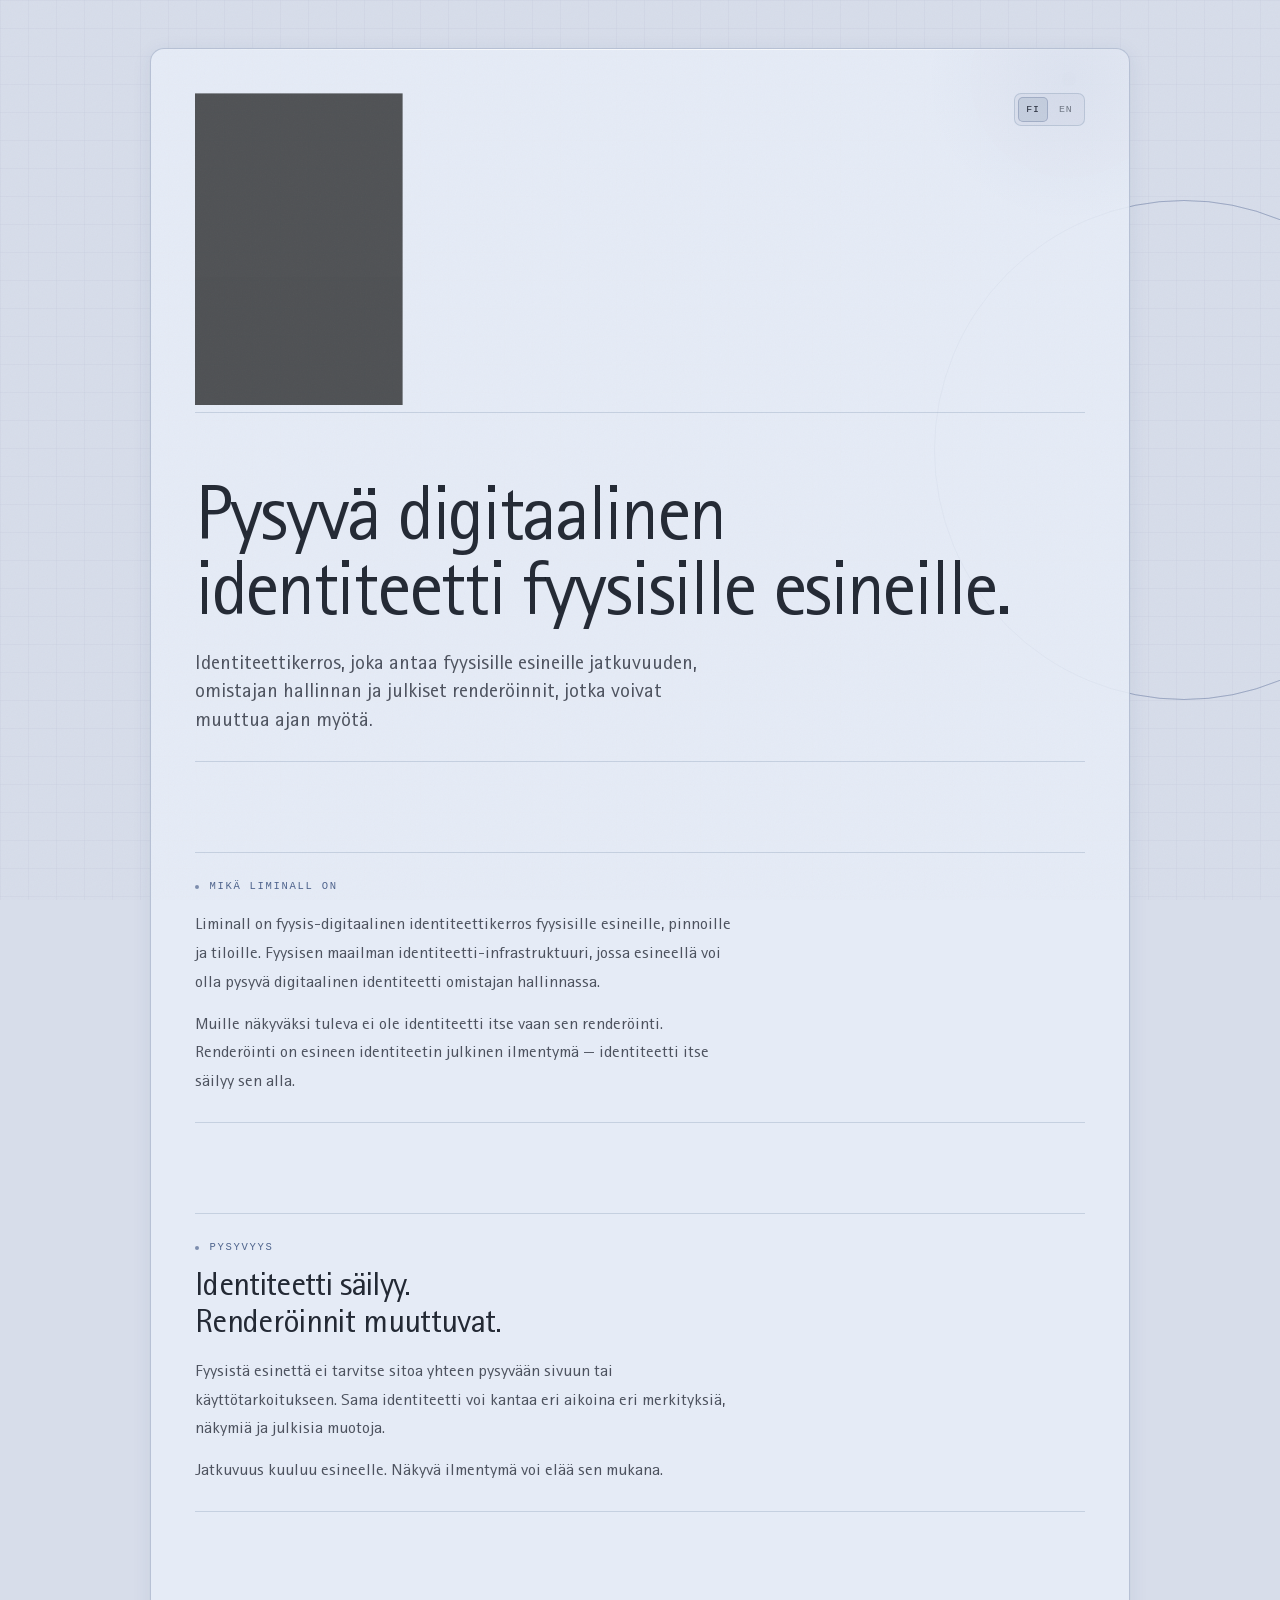
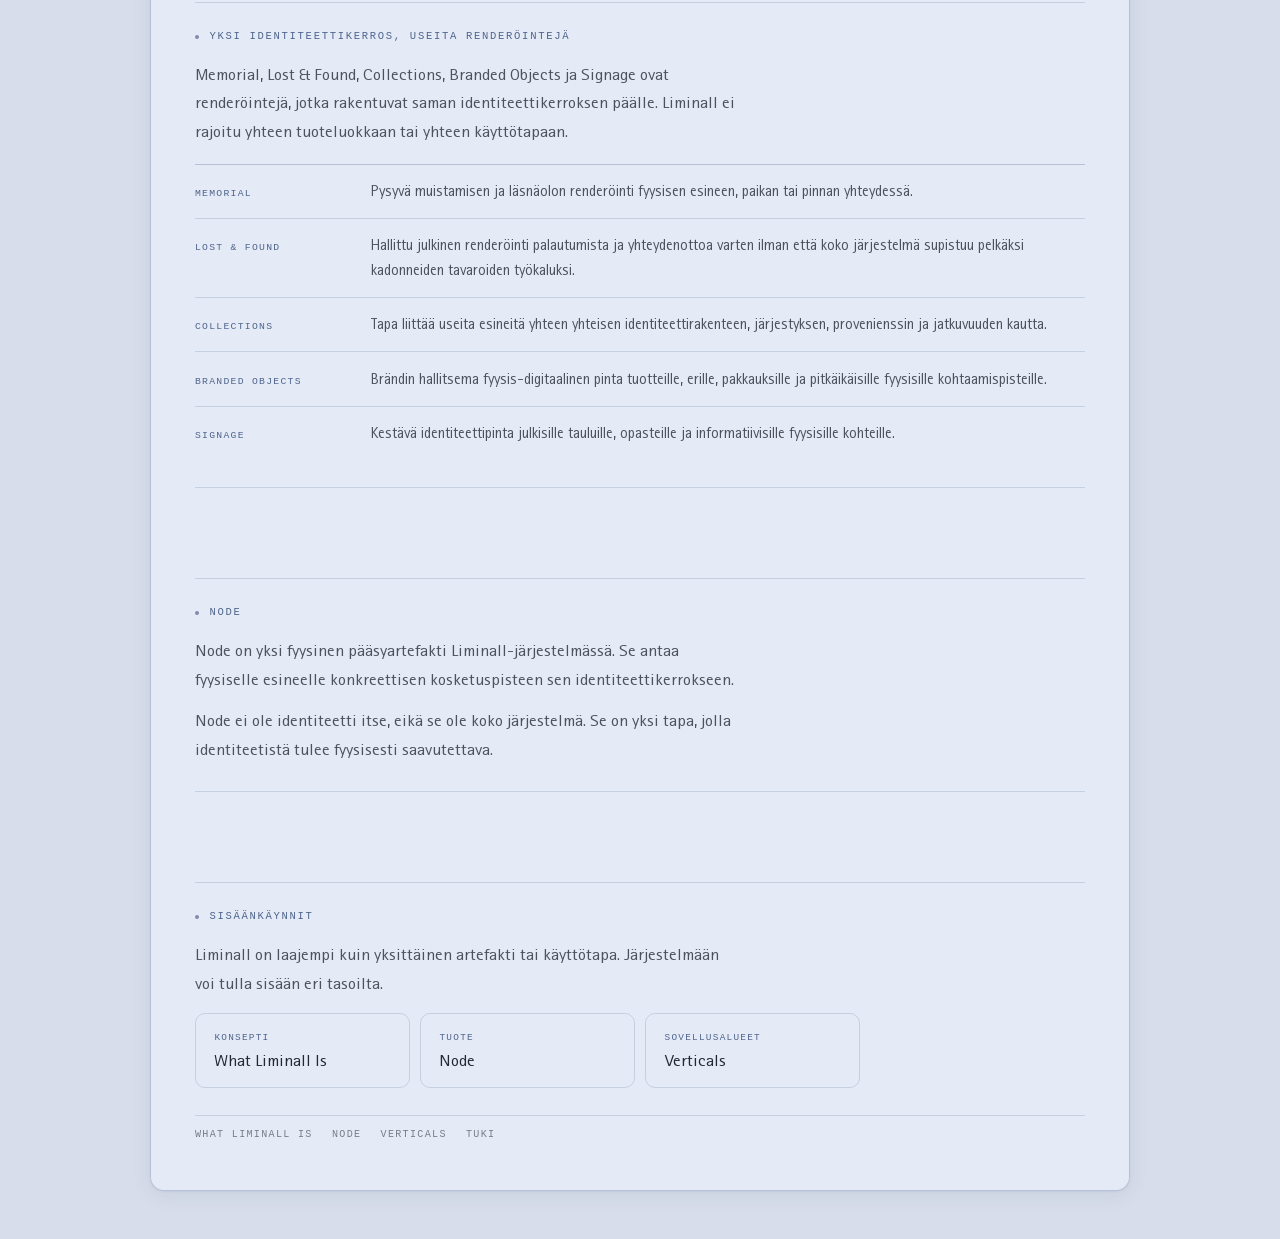
==== commit 083ea550: "Redesign site with new visual system New style.css: blue-gray palette, Rotis as main font, Space Mon" ====
--- a/index.html
+++ b/index.html
@@ -41,9 +41,7 @@
           "@id": "https://liminall.fi/#website",
           "url": "https://liminall.fi/",
           "name": "Liminall",
-          "publisher": {
-            "@id": "https://liminall.fi/#organization"
-          },
+          "publisher": { "@id": "https://liminall.fi/#organization" },
           "inLanguage": ["fi", "en"]
         },
         {
@@ -51,21 +49,15 @@
           "@id": "https://liminall.fi/#webpage",
           "url": "https://liminall.fi/",
           "name": "Liminall | Persistent Digital Identity for Physical Objects",
-          "isPartOf": {
-            "@id": "https://liminall.fi/#website"
-          },
-          "about": {
-            "@id": "https://liminall.fi/#organization"
-          },
+          "isPartOf": { "@id": "https://liminall.fi/#website" },
+          "about": { "@id": "https://liminall.fi/#organization" },
           "description": "Liminall is a physical-digital identity layer for physical objects, surfaces, and spaces. Identity persists while public renderings change over time under owner control.",
           "inLanguage": ["fi", "en"],
           "mainEntity": {
             "@type": "Service",
             "@id": "https://liminall.fi/#service",
             "name": "Liminall Identity Infrastructure",
-            "provider": {
-              "@id": "https://liminall.fi/#organization"
-            },
+            "provider": { "@id": "https://liminall.fi/#organization" },
             "serviceType": "Physical-digital identity infrastructure",
             "description": "Persistent digital identity infrastructure for physical objects, surfaces, and spaces."
           }
@@ -75,257 +67,185 @@
   </script>
 </head>
 <body>
+
+  <div class="nfc-pulse" aria-hidden="true">
+    <div class="nfc-ring"></div>
+    <div class="nfc-ring"></div>
+    <div class="nfc-ring"></div>
+  </div>
+
   <div class="page-shell">
     <div class="page">
       <main class="panel">
+
         <div class="panel-top">
           <a class="mark" href="/" aria-label="Liminall">
             <img src="/images/logo.svg" alt="Liminall">
           </a>
-
           <div class="lang-switch" aria-label="Language switch">
             <button type="button" data-set-lang="fi" aria-pressed="true">FI</button>
             <button type="button" data-set-lang="en" aria-pressed="false">EN</button>
           </div>
         </div>
 
-        <div class="hero-copy">
-          <section class="content-section hero-section">
-            <h1>
-              <span data-lang="fi">Pysyvä digitaalinen identiteetti fyysisille esineille.</span>
-              <span data-lang="en">Persistent digital identity for physical objects.</span>
-            </h1>
-            <p class="lead-line">
-              <span data-lang="fi">Liminall on fyysis-digitaalinen identiteettikerros, joka antaa fyysisille esineille jatkuvuuden, omistajan hallinnan ja julkiset renderöinnit, jotka voivat muuttua ajan myötä.</span>
-              <span data-lang="en">Liminall is a physical-digital identity layer that gives physical objects continuity, owner control, and public renderings that can change over time.</span>
-            </p>
-          </section>
-
-          <section class="content-section definition-section">
-            <h2>
-              <span data-lang="fi">Mikä Liminall on</span>
-              <span data-lang="en">What Liminall Is</span>
-            </h2>
-
-            <p class="summary">
-              <span data-lang="fi">Liminall on fyysis-digitaalinen identiteettikerros fyysisille esineille, pinnoille ja tiloille. Se on fyysisen maailman identiteetti-infrastruktuuri, joka mahdollistaa sen, että esineellä, pinnalla tai tilalla voi olla pysyvä digitaalinen identiteetti omistajan hallinnassa.</span>
-              <span data-lang="en">Liminall is a physical-digital identity layer for physical objects, surfaces, and spaces. It is identity infrastructure for the physical world, allowing an object, surface, or space to hold a persistent digital identity under owner control.</span>
-            </p>
-
-            <p class="summary">
-              <span data-lang="fi">Se, mikä tulee näkyväksi muille, ei ole identiteetti itse vaan sen renderöinti. Renderöinti on esineen identiteetin julkinen ilmentymä, kun taas identiteetti itse säilyy sen alla.</span>
-              <span data-lang="en">What becomes visible to others is not the identity itself, but a rendering of it. A rendering is the public expression of an object’s identity, while the identity itself persists beneath it.</span>
-            </p>
-          </section>
-
-          <section class="content-section continuity-section">
-            <h2>
-              <span data-lang="fi">Identiteetti säilyy. Renderöinnit muuttuvat.</span>
-              <span data-lang="en">Identity persists. Renderings change.</span>
-            </h2>
-
-            <p class="summary">
-              <span data-lang="fi">Fyysistä esinettä ei tarvitse sitoa yhteen pysyvään sivuun, viestiin tai käyttötarkoitukseen. Sama identiteetti voi kantaa eri aikoina eri merkityksiä, näkymiä ja julkisia muotoja.</span>
-              <span data-lang="en">A physical object does not need to be bound to one fixed page, message, or use case. The same identity can carry different meanings, views, and public forms over time.</span>
-            </p>
-
-            <p class="summary">
-              <span data-lang="fi">Jatkuvuus kuuluu esineelle. Näkyvä ilmentymä voi elää sen mukana.</span>
-              <span data-lang="en">Continuity belongs to the object. Its visible expression can evolve with it.</span>
-            </p>
-          </section>
-
-          <section class="content-section renderings-section">
-            <h2>
-              <span data-lang="fi">Yksi identiteettikerros, useita renderöintejä</span>
-              <span data-lang="en">One identity layer, multiple renderings</span>
-            </h2>
-
-            <p class="summary">
-              <span data-lang="fi">Memorial, Lost &amp; Found, Collections, Branded Objects ja Signage ovat renderöintejä, jotka rakentuvat saman identiteettikerroksen päälle. Liminall ei rajoitu yhteen tuoteluokkaan tai yhteen käyttötapaan.</span>
-              <span data-lang="en">Memorial, Lost &amp; Found, Collections, Branded Objects, and Signage are renderings built on the same identity layer. Liminall is not confined to a single product category or a single use case.</span>
-            </p>
-
-            <div class="rendering-list">
-              <section class="rendering-item">
-                <h2>
-                  <span data-lang="fi">Memorial</span>
-                  <span data-lang="en">Memorial</span>
-                </h2>
-                <p class="summary">
-                  <span data-lang="fi">Pysyvä muistamisen, jatkuvuuden ja läsnäolon renderöinti fyysisen esineen, paikan tai pinnan yhteydessä.</span>
-                  <span data-lang="en">A persistent rendering for remembrance, continuity, and presence around a physical object, site, or surface.</span>
-                </p>
-              </section>
-
-              <section class="rendering-item">
-                <h2>
-                  <span data-lang="fi">Lost &amp; Found</span>
-                  <span data-lang="en">Lost &amp; Found</span>
-                </h2>
-                <p class="summary">
-                  <span data-lang="fi">Hallittu julkinen renderöinti palautumista ja yhteydenottoa varten ilman että koko järjestelmä supistuu pelkäksi kadonneiden tavaroiden työkaluksi.</span>
-                  <span data-lang="en">A controlled public rendering for recovery and contact without reducing the system to a lost-item utility.</span>
-                </p>
-              </section>
-
-              <section class="rendering-item">
-                <h2>
-                  <span data-lang="fi">Collections</span>
-                  <span data-lang="en">Collections</span>
-                </h2>
-                <p class="summary">
-                  <span data-lang="fi">Tapa liittää useita esineitä yhteen yhteisen identiteettirakenteen, järjestyksen, provenienssin ja jatkuvuuden kautta.</span>
-                  <span data-lang="en">A way to connect multiple objects through shared identity structure, sequence, provenance, and continuity.</span>
-                </p>
-              </section>
-
-              <section class="rendering-item">
-                <h2>
-                  <span data-lang="fi">Branded Objects</span>
-                  <span data-lang="en">Branded Objects</span>
-                </h2>
-                <p class="summary">
-                  <span data-lang="fi">Brändin hallitsema fyysis-digitaalinen pinta tuotteille, erille, pakkauksille ja pitkäikäisille fyysisille kohtaamispisteille.</span>
-                  <span data-lang="en">A brand-controlled physical-digital surface for products, editions, packaging, and long-lived physical touchpoints.</span>
-                </p>
-              </section>
-
-              <section class="rendering-item">
-                <h2>
-                  <span data-lang="fi">Signage</span>
-                  <span data-lang="en">Signage</span>
-                </h2>
-                <p class="summary">
-                  <span data-lang="fi">Kestävä identiteettipinta julkisille tauluille, opasteille ja informatiivisille fyysisille kohteille, joiden renderöinti voi muuttua ilman että fyysistä muotoa vaihdetaan.</span>
-                  <span data-lang="en">A durable identity surface for public boards, signage, and informational physical objects whose rendering can change without replacing the physical form.</span>
-                </p>
-              </section>
-            </div>
-          </section>
-
-          <section class="content-section node-section">
-            <h2>
-              <span data-lang="fi">Node on yksi pääsyartefakti</span>
-              <span data-lang="en">Node is one access artifact</span>
-            </h2>
-
-            <p class="summary">
-              <span data-lang="fi">Node on yksi fyysinen pääsyartefakti Liminall-järjestelmässä. Se antaa fyysiselle esineelle konkreettisen kosketuspisteen sen identiteettikerrokseen.</span>
-              <span data-lang="en">Node is one physical access artifact within the Liminall system. It gives a physical object a concrete touchpoint into its identity layer.</span>
-            </p>
-
-            <p class="summary">
-              <span data-lang="fi">Node ei ole identiteetti itse, eikä se ole koko järjestelmä. Se on yksi tapa, jolla identiteetistä tulee fyysisesti saavutettava.</span>
-              <span data-lang="en">Node is not the identity itself, and it is not the whole system. It is one way identity becomes physically reachable.</span>
-            </p>
-          </section>
-
-          <section class="content-section process-section">
-            <h2>
-              <span data-lang="fi">Miten Liminall toimii</span>
-              <span data-lang="en">How Liminall works</span>
-            </h2>
-
-            <div class="process-list">
-              <p class="summary">
-                <span data-lang="fi">Fyysiselle esineelle, pinnalle tai tilalle määritetään pysyvä digitaalinen identiteetti.</span>
-                <span data-lang="en">A physical object, surface, or space is assigned a persistent digital identity.</span>
-              </p>
-
-              <p class="summary">
-                <span data-lang="fi">Omistajan hallinta määrittää, mitä identiteetistä tehdään julkiseksi ja missä muodossa se esitetään.</span>
-                <span data-lang="en">Owner control governs what becomes public and in what form it is presented.</span>
-              </p>
-
-              <p class="summary">
-                <span data-lang="fi">Renderöinti tuodaan saataville fyysisen kosketuspisteen tai pääsyartefaktin kautta.</span>
-                <span data-lang="en">A rendering is made available through a physical touchpoint or access artifact.</span>
-              </p>
-
-              <p class="summary">
-                <span data-lang="fi">Renderöinti voi muuttua ajan myötä rikkomatta esineen identiteettiä.</span>
-                <span data-lang="en">The rendering can change over time without breaking the identity of the object.</span>
-              </p>
-
-              <p class="summary">
-                <span data-lang="fi">NFC on yksi pääsytapa järjestelmässä, ei sen määritelmä. Node voi käyttää NFC:tä yhtenä toteutustapana, mutta identiteettikerros ei määräydy käytetyn menetelmän perusteella.</span>
-                <span data-lang="en">NFC is one access method within the system, not the definition of the system itself. Node may use NFC as one implementation method, but the identity layer is not defined by the method of access.</span>
-              </p>
-            </div>
-          </section>
-
-          <section class="content-section persistence-section">
-            <h2>
-              <span data-lang="fi">Miksi pysyvyys on tärkeää</span>
-              <span data-lang="en">Why persistence matters</span>
-            </h2>
-
-            <p class="summary">
-              <span data-lang="fi">Fyysiset esineet elävät usein pidempään kuin niiden ympärille rakennetut tilapäiset digitaaliset kerrokset. Fyysiset esineet kestävät usein pidempään kuin väliaikaiset linkit, kampanjat ja kiinteät digitaaliset sivut.</span>
-              <span data-lang="en">Physical objects often outlast temporary digital layers built around them. Physical objects often outlast temporary links, campaigns, and fixed digital pages.</span>
-            </p>
-
-            <p class="summary">
-              <span data-lang="fi">Liminall on rakennettu jatkuvuutta varten. Identiteetti säilyy esineellä, vaikka sen julkinen merkitys, näkyvä muoto ja käyttökonteksti kehittyisivät ajan myötä.</span>
-              <span data-lang="en">Liminall is built for continuity. Identity remains with the object even as its public meaning, visible form, and use context evolve over time.</span>
-            </p>
-          </section>
-
-          <section class="content-section entry-section">
-            <h2>
-              <span data-lang="fi">Sisäänkäynnit</span>
-              <span data-lang="en">Entry paths</span>
-            </h2>
-
-            <p class="summary">
-              <span data-lang="fi">Liminall on laajempi kuin yksittäinen artefakti tai käyttötapa. Järjestelmään voi tulla sisään eri tasoilta.</span>
-              <span data-lang="en">Liminall is broader than any single artifact or use case. The system can be entered from different levels.</span>
-            </p>
-
-            <p>
-              <a class="secondary-link" href="/what/">
-                <span data-lang="fi">What Liminall Is</span>
-                <span data-lang="en">What Liminall Is</span>
-              </a>
-            </p>
-
-            <p>
-              <a class="secondary-link" href="/node/">
-                <span data-lang="fi">Node</span>
-                <span data-lang="en">Node</span>
-              </a>
-            </p>
-
-            <p>
-              <a class="secondary-link" href="/what/">
-                <span data-lang="fi">Verticals</span>
-                <span data-lang="en">Verticals</span>
-              </a>
-            </p>
-          </section>
-        </div>
-
-        <div class="nav-divider">
-          <nav class="site-nav" aria-label="Primary">
-            <a href="/what/">
-              <span data-lang="fi">What Liminall Is</span>
-              <span data-lang="en">What Liminall Is</span>
+        <!-- HERO -->
+        <div class="hero">
+          <h1>
+            <span data-lang="fi">Pysyvä digitaalinen identiteetti fyysisille esineille.</span>
+            <span data-lang="en">Persistent digital identity for physical objects.</span>
+          </h1>
+          <p class="lead">
+            <span data-lang="fi">Identiteettikerros, joka antaa fyysisille esineille jatkuvuuden, omistajan hallinnan ja julkiset renderöinnit, jotka voivat muuttua ajan myötä.</span>
+            <span data-lang="en">An identity layer that gives physical objects continuity, owner control, and public renderings that can change over time.</span>
+          </p>
+        </div>
+
+        <!-- WHAT IT IS -->
+        <div class="section">
+          <div class="sec-label">
+            <span data-lang="fi">Mikä Liminall on</span>
+            <span data-lang="en">What Liminall Is</span>
+          </div>
+          <p class="body-text">
+            <span data-lang="fi">Liminall on fyysis-digitaalinen identiteettikerros fyysisille esineille, pinnoille ja tiloille. Fyysisen maailman identiteetti-infrastruktuuri, jossa esineellä voi olla pysyvä digitaalinen identiteetti omistajan hallinnassa.</span>
+            <span data-lang="en">Liminall is a physical-digital identity layer for physical objects, surfaces, and spaces. Identity infrastructure for the physical world, where an object can hold a persistent digital identity under owner control.</span>
+          </p>
+          <p class="body-text">
+            <span data-lang="fi">Muille näkyväksi tuleva ei ole identiteetti itse vaan sen renderöinti. Renderöinti on esineen identiteetin julkinen ilmentymä — identiteetti itse säilyy sen alla.</span>
+            <span data-lang="en">What becomes visible to others is not the identity itself, but a rendering of it. A rendering is the public expression of an object's identity — the identity itself persists beneath it.</span>
+          </p>
+        </div>
+
+        <!-- IDENTITY PERSISTS -->
+        <div class="section">
+          <div class="sec-label">
+            <span data-lang="fi">Pysyvyys</span>
+            <span data-lang="en">Persistence</span>
+          </div>
+          <p class="sec-heading">
+            <span data-lang="fi">Identiteetti säilyy.<br>Renderöinnit muuttuvat.</span>
+            <span data-lang="en">Identity persists.<br>Renderings change.</span>
+          </p>
+          <p class="body-text">
+            <span data-lang="fi">Fyysistä esinettä ei tarvitse sitoa yhteen pysyvään sivuun tai käyttötarkoitukseen. Sama identiteetti voi kantaa eri aikoina eri merkityksiä, näkymiä ja julkisia muotoja.</span>
+            <span data-lang="en">A physical object does not need to be bound to one fixed page or use case. The same identity can carry different meanings, views, and public forms over time.</span>
+          </p>
+          <p class="body-text">
+            <span data-lang="fi">Jatkuvuus kuuluu esineelle. Näkyvä ilmentymä voi elää sen mukana.</span>
+            <span data-lang="en">Continuity belongs to the object. Its visible expression can evolve with it.</span>
+          </p>
+        </div>
+
+        <!-- RENDERINGS -->
+        <div class="section">
+          <div class="sec-label">
+            <span data-lang="fi">Yksi identiteettikerros, useita renderöintejä</span>
+            <span data-lang="en">One identity layer, multiple renderings</span>
+          </div>
+          <p class="body-text">
+            <span data-lang="fi">Memorial, Lost &amp; Found, Collections, Branded Objects ja Signage ovat renderöintejä, jotka rakentuvat saman identiteettikerroksen päälle. Liminall ei rajoitu yhteen tuoteluokkaan tai yhteen käyttötapaan.</span>
+            <span data-lang="en">Memorial, Lost &amp; Found, Collections, Branded Objects, and Signage are renderings built on the same identity layer. Liminall is not confined to a single product category or a single use case.</span>
+          </p>
+          <div class="r-list">
+            <div class="r-row">
+              <div class="r-name">Memorial</div>
+              <p class="r-desc">
+                <span data-lang="fi">Pysyvä muistamisen ja läsnäolon renderöinti fyysisen esineen, paikan tai pinnan yhteydessä.</span>
+                <span data-lang="en">A persistent rendering for remembrance and presence around a physical object, site, or surface.</span>
+              </p>
+            </div>
+            <div class="r-row">
+              <div class="r-name">Lost &amp; Found</div>
+              <p class="r-desc">
+                <span data-lang="fi">Hallittu julkinen renderöinti palautumista ja yhteydenottoa varten ilman että koko järjestelmä supistuu pelkäksi kadonneiden tavaroiden työkaluksi.</span>
+                <span data-lang="en">A controlled public rendering for recovery and contact without reducing the system to a lost-item utility.</span>
+              </p>
+            </div>
+            <div class="r-row">
+              <div class="r-name">Collections</div>
+              <p class="r-desc">
+                <span data-lang="fi">Tapa liittää useita esineitä yhteen yhteisen identiteettirakenteen, järjestyksen, provenienssin ja jatkuvuuden kautta.</span>
+                <span data-lang="en">A way to connect multiple objects through shared identity structure, sequence, provenance, and continuity.</span>
+              </p>
+            </div>
+            <div class="r-row">
+              <div class="r-name">Branded Objects</div>
+              <p class="r-desc">
+                <span data-lang="fi">Brändin hallitsema fyysis-digitaalinen pinta tuotteille, erille, pakkauksille ja pitkäikäisille fyysisille kohtaamispisteille.</span>
+                <span data-lang="en">A brand-controlled physical-digital surface for products, editions, packaging, and long-lived physical touchpoints.</span>
+              </p>
+            </div>
+            <div class="r-row">
+              <div class="r-name">Signage</div>
+              <p class="r-desc">
+                <span data-lang="fi">Kestävä identiteettipinta julkisille tauluille, opasteille ja informatiivisille fyysisille kohteille.</span>
+                <span data-lang="en">A durable identity surface for public boards, signage, and informational physical objects.</span>
+              </p>
+            </div>
+          </div>
+        </div>
+
+        <!-- NODE -->
+        <div class="section">
+          <div class="sec-label">Node</div>
+          <p class="body-text">
+            <span data-lang="fi">Node on yksi fyysinen pääsyartefakti Liminall-järjestelmässä. Se antaa fyysiselle esineelle konkreettisen kosketuspisteen sen identiteettikerrokseen.</span>
+            <span data-lang="en">Node is one physical access artifact within the Liminall system. It gives a physical object a concrete touchpoint into its identity layer.</span>
+          </p>
+          <p class="body-text">
+            <span data-lang="fi">Node ei ole identiteetti itse, eikä se ole koko järjestelmä. Se on yksi tapa, jolla identiteetistä tulee fyysisesti saavutettava.</span>
+            <span data-lang="en">Node is not the identity itself, and it is not the whole system. It is one way identity becomes physically reachable.</span>
+          </p>
+        </div>
+
+        <!-- ENTRY PATHS -->
+        <div class="section" style="border-bottom: none; padding-bottom: 0;">
+          <div class="sec-label">
+            <span data-lang="fi">Sisäänkäynnit</span>
+            <span data-lang="en">Entry paths</span>
+          </div>
+          <p class="body-text">
+            <span data-lang="fi">Liminall on laajempi kuin yksittäinen artefakti tai käyttötapa. Järjestelmään voi tulla sisään eri tasoilta.</span>
+            <span data-lang="en">Liminall is broader than any single artifact or use case. The system can be entered from different levels.</span>
+          </p>
+          <div class="entries">
+            <a class="entry-link" href="/what/">
+              <span class="entry-tag">
+                <span data-lang="fi">Konsepti</span>
+                <span data-lang="en">Concept</span>
+              </span>
+              <span class="entry-title">What Liminall Is</span>
             </a>
-            <a href="/node/">
-              <span data-lang="fi">Node</span>
-              <span data-lang="en">Node</span>
+            <a class="entry-link" href="/node/">
+              <span class="entry-tag">
+                <span data-lang="fi">Tuote</span>
+                <span data-lang="en">Product</span>
+              </span>
+              <span class="entry-title">Node</span>
             </a>
-            <a href="/what/">
-              <span data-lang="fi">Verticals</span>
-              <span data-lang="en">Verticals</span>
+            <a class="entry-link" href="/what/">
+              <span class="entry-tag">
+                <span data-lang="fi">Sovellusalueet</span>
+                <span data-lang="en">Use cases</span>
+              </span>
+              <span class="entry-title">Verticals</span>
             </a>
-            <a href="/support/">
-              <span data-lang="fi">Support</span>
-              <span data-lang="en">Support</span>
-            </a>
-          </nav>
-        </div>
+          </div>
+        </div>
+
+        <nav class="site-nav" aria-label="Primary">
+          <a href="/what/">
+            <span data-lang="fi">What Liminall Is</span>
+            <span data-lang="en">What Liminall Is</span>
+          </a>
+          <a href="/node/">Node</a>
+          <a href="/what/">Verticals</a>
+          <a href="/support/">
+            <span data-lang="fi">Tuki</span>
+            <span data-lang="en">Support</span>
+          </a>
+        </nav>
+
       </main>
     </div>
   </div>
@@ -333,21 +253,13 @@
   <script>
     const root = document.documentElement;
     const buttons = document.querySelectorAll("[data-set-lang]");
-
     function setLang(lang) {
       root.lang = lang;
       root.dataset.lang = lang;
-
-      buttons.forEach((button) => {
-        button.setAttribute("aria-pressed", String(button.dataset.setLang === lang));
-      });
+      buttons.forEach(b => b.setAttribute("aria-pressed", String(b.dataset.setLang === lang)));
     }
-
     setLang("fi");
-
-    buttons.forEach((button) => {
-      button.addEventListener("click", () => setLang(button.dataset.setLang));
-    });
+    buttons.forEach(b => b.addEventListener("click", () => setLang(b.dataset.setLang)));
   </script>
 </body>
 </html>
--- a/style.css
+++ b/style.css
@@ -1,121 +1,97 @@
-:root {
-  --bg: #d7ddea;
-  --surface: #e8edf7;
-  --line: rgba(36, 62, 112, 0.28);
-  --line-strong: rgba(36, 62, 112, 0.48);
-  --accent: rgba(36, 62, 112, 0.08);
-  --text: rgba(18, 24, 36, 0.92);
-  --muted: rgba(18, 24, 36, 0.66);
-  --max-width: 980px;
-}
-
+/* ── FONTS ─────────────────────────────────────────── */
 @font-face {
   font-family: "Rotis";
-  src:
-    local("Rotis"),
-    url("/fonts/RotisSansSerif.woff") format("woff");
+  src: local("Rotis"), url("/fonts/RotisSansSerif.woff") format("woff");
   font-style: normal;
   font-weight: 400;
   font-display: swap;
 }
 
-* {
-  box-sizing: border-box;
-}
-
-html,
+/* ── TOKENS ─────────────────────────────────────────── */
+:root {
+  --bg:            #d7ddea;
+  --glass:         rgba(232,237,247,0.88);
+  --glass-hover:   rgba(232,237,247,0.96);
+  --border:        rgba(36,62,112,0.16);
+  --border-mid:    rgba(36,62,112,0.24);
+  --border-strong: rgba(36,62,112,0.38);
+  --text:          rgba(18,24,36,0.92);
+  --text-mid:      rgba(18,24,36,0.72);
+  --muted:         rgba(18,24,36,0.52);
+  --label:         rgba(36,62,112,0.78);
+  --accent:        rgba(36,62,112,0.9);
+  --pulse:         rgba(36,62,112,0.12);
+  --max-width:     980px;
+}
+
+/* ── RESET ───────────────────────────────────────────── */
+*, *::before, *::after { box-sizing: border-box; margin: 0; padding: 0; }
+
+/* ── BASE ────────────────────────────────────────────── */
+html, body { min-height: 100%; }
+html { background: var(--bg); }
 body {
-  min-height: 100%;
-}
-
-html {
-  background: var(--bg);
-}
-
-body {
-  margin: 0;
-  color: var(--text);
   font-family: "Rotis", system-ui, sans-serif;
-  background: transparent;
-}
-
+  color: var(--text);
+  line-height: 1.6;
+  -webkit-font-smoothing: antialiased;
+}
+a { color: inherit; text-decoration: none; }
+button { font: inherit; background: none; border: none; cursor: pointer; color: inherit; padding: 0; appearance: none; -webkit-appearance: none; }
+img { display: block; max-width: 100%; }
+
+/* ── BACKGROUND GRID ─────────────────────────────────── */
 body::before {
-  content: "";
+  content: '';
   position: fixed;
   inset: 0;
   pointer-events: none;
   background:
-    linear-gradient(rgba(36, 62, 112, 0.06) 1px, transparent 1px),
-    linear-gradient(90deg, rgba(36, 62, 112, 0.06) 1px, transparent 1px);
+    linear-gradient(rgba(36,62,112,0.06) 1px, transparent 1px),
+    linear-gradient(90deg, rgba(36,62,112,0.06) 1px, transparent 1px);
   background-size: 28px 28px;
-  opacity: 0.42;
-}
-
-a,
-button {
-  color: inherit;
-}
-
-a {
-  text-decoration: none;
-}
-
-button {
-  font: inherit;
-  appearance: none;
-  -webkit-appearance: none;
-  background: transparent;
-  border: 0;
-  margin: 0;
-  padding: 0;
-  cursor: pointer;
-}
-
-img {
-  display: block;
-  max-width: 100%;
-}
-
-[data-lang]:not(html) {
-  display: none;
-}
-
-html[data-lang="fi"] [data-lang="fi"] {
-  display: inline;
-}
-
-html[data-lang="en"] [data-lang="en"] {
-  display: inline;
-}
-
-html[data-lang="fi"] h1 > [data-lang="fi"],
-html[data-lang="en"] h1 > [data-lang="en"],
-html[data-lang="fi"] .lead-line > [data-lang="fi"],
-html[data-lang="en"] .lead-line > [data-lang="en"],
-html[data-lang="fi"] .hero-copy h2 > [data-lang="fi"],
-html[data-lang="en"] .hero-copy h2 > [data-lang="en"],
-html[data-lang="fi"] .summary > [data-lang="fi"],
-html[data-lang="en"] .summary > [data-lang="en"],
-html[data-lang="fi"] .hero-copy > p > [data-lang="fi"],
-html[data-lang="en"] .hero-copy > p > [data-lang="en"],
-html[data-lang="fi"] .site-nav a > [data-lang="fi"],
-html[data-lang="en"] .site-nav a > [data-lang="en"] {
-  display: inline;
-}
-
-html[data-lang="fi"] h1 > [data-lang="fi"],
-html[data-lang="en"] h1 > [data-lang="en"],
-html[data-lang="fi"] .lead-line > [data-lang="fi"],
-html[data-lang="en"] .lead-line > [data-lang="en"],
-html[data-lang="fi"] .hero-copy h2 > [data-lang="fi"],
-html[data-lang="en"] .hero-copy h2 > [data-lang="en"],
-html[data-lang="fi"] .summary > [data-lang="fi"],
-html[data-lang="en"] .summary > [data-lang="en"],
-html[data-lang="fi"] .hero-copy > p > [data-lang="fi"],
-html[data-lang="en"] .hero-copy > p > [data-lang="en"] {
-  display: block;
-}
-
+  opacity: 0.5;
+}
+
+/* ── GRAIN TEXTURE ───────────────────────────────────── */
+body::after {
+  content: '';
+  position: fixed;
+  inset: 0;
+  pointer-events: none;
+  z-index: 9999;
+  opacity: 0.03;
+  background-image: url("data:image/svg+xml,%3Csvg xmlns='http://www.w3.org/2000/svg' width='260' height='260'%3E%3Cfilter id='n'%3E%3CfeTurbulence type='fractalNoise' baseFrequency='0.78' numOctaves='4' stitchTiles='stitch'/%3E%3C/filter%3E%3Crect width='260' height='260' filter='url(%23n)'/%3E%3C/svg%3E");
+}
+
+/* ── NFC PULSE ───────────────────────────────────────── */
+.nfc-pulse {
+  position: fixed;
+  right: -12vw;
+  top: 50%;
+  transform: translateY(-50%);
+  width: min(58vw, 500px);
+  aspect-ratio: 1;
+  pointer-events: none;
+  z-index: 0;
+}
+.nfc-ring {
+  position: absolute;
+  inset: 0;
+  border-radius: 50%;
+  border: 1px solid var(--pulse);
+  animation: ring-out 7s ease-out infinite;
+}
+.nfc-ring:nth-child(2) { animation-delay: 2.33s; }
+.nfc-ring:nth-child(3) { animation-delay: 4.66s; }
+
+@keyframes ring-out {
+  0%   { transform: scale(0.28); opacity: 0.8; }
+  70%  { opacity: 0.25; }
+  100% { transform: scale(1.0); opacity: 0; }
+}
+
+/* ── SHELL ───────────────────────────────────────────── */
 .page-shell {
   min-height: 100vh;
   display: flex;
@@ -126,285 +102,379 @@
   z-index: 1;
 }
 
+/* ── PAGE WRAPPER ────────────────────────────────────── */
 .page {
   width: min(100%, var(--max-width));
-}
-
+  animation: emerge 0.85s cubic-bezier(0.22, 1, 0.36, 1) both;
+}
+
+@keyframes emerge {
+  from { opacity: 0; transform: translateY(12px); }
+  to   { opacity: 1; transform: translateY(0); }
+}
+
+/* ── PANEL ───────────────────────────────────────────── */
 .panel {
   position: relative;
   display: grid;
-  gap: clamp(1.9rem, 4vh, 2.5rem);
+  gap: clamp(1.5rem, 3vh, 2rem);
   padding: clamp(1.5rem, 4vw, 2.75rem);
-  border-radius: 12px;
-  background: rgba(232, 237, 247, 0.86);
-  border: 1px solid var(--line-strong);
+  border-radius: 14px;
+  background: var(--glass);
+  border: 1px solid var(--border-mid);
+  box-shadow:
+    0 1px 2px rgba(36,62,112,0.06),
+    0 4px 20px rgba(36,62,112,0.08);
+  overflow: hidden;
 }
 
 .panel::before {
-  content: "";
+  content: '';
   position: absolute;
-  inset: 0;
-  border-radius: inherit;
-  border: 1px solid rgba(36, 62, 112, 0.14);
+  top: 0; left: 0; right: 0;
+  height: 1px;
+  background: linear-gradient(90deg,
+    transparent 0%,
+    rgba(255,255,255,0.65) 30%,
+    rgba(255,255,255,0.65) 70%,
+    transparent 100%);
   pointer-events: none;
 }
 
+.panel::after {
+  content: '';
+  position: absolute;
+  top: -120px; right: -90px;
+  width: 300px; height: 300px;
+  border-radius: 50%;
+  background: radial-gradient(circle, rgba(36,62,112,0.05) 0%, transparent 68%);
+  pointer-events: none;
+}
+
+/* ── PANEL TOP BAR ───────────────────────────────────── */
 .panel-top {
   display: flex;
   align-items: center;
   justify-content: flex-end;
   gap: 1rem;
-  width: min(34rem, 100%);
-  margin-inline: auto;
   padding-bottom: 0.45rem;
-  border-bottom: 1px solid rgba(36, 62, 112, 0.18);
+  border-bottom: 1px solid var(--border);
 }
 
 .panel-top:has(.mark) {
   align-items: flex-start;
   justify-content: space-between;
-  width: min(35rem, 100%);
-  padding-bottom: 0.2rem;
-}
-
+}
+
+/* ── LOGO MARK ───────────────────────────────────────── */
 .mark {
   display: inline-flex;
   align-items: center;
-  width: min(16rem, 52vw);
-}
-
+  width: min(13rem, 46vw);
+  opacity: 0.88;
+  transition: opacity 160ms;
+}
+.mark:hover { opacity: 1; }
 .mark img {
   width: 100%;
   height: auto;
+  filter: brightness(0) sepia(1) hue-rotate(195deg) saturate(0.6);
+  opacity: 0.75;
 }
 
 .mark-hero {
   display: block;
-  width: min(26rem, 100%);
-  margin: 0 0 2rem;
-}
-
+  width: min(20rem, 100%);
+  margin: 0 0 1.75rem;
+}
 .mark-hero img {
   width: 100%;
   height: auto;
-  filter: none;
-}
-
+  filter: brightness(0) sepia(1) hue-rotate(195deg) saturate(0.6);
+  opacity: 0.75;
+}
+
+/* ── LANGUAGE SWITCH ─────────────────────────────────── */
 .lang-switch {
   display: inline-flex;
-  align-items: center;
-  gap: 0.24rem;
-  padding: 0.2rem;
-  border-radius: 8px;
-  background: rgba(36, 62, 112, 0.04);
-  border: 1px solid var(--line);
-}
-
+  gap: 0.12rem;
+  padding: 0.17rem;
+  border: 1px solid var(--border);
+  border-radius: 7px;
+  background: rgba(36,62,112,0.04);
+}
 .lang-switch button {
-  min-width: 2.35rem;
-  padding: 0.34rem 0.58rem;
-  border-radius: 6px;
+  font-family: 'Space Mono', 'Courier New', monospace;
+  font-size: 0.62rem;
+  letter-spacing: 0.09em;
+  padding: 0.3rem 0.54rem;
+  border-radius: 5px;
   color: var(--muted);
-  transition:
-    color 160ms ease,
-    background-color 160ms ease,
-    border-color 160ms ease;
-}
-
+  transition: color 150ms, background 150ms, box-shadow 150ms;
+}
 .lang-switch button[aria-pressed="true"] {
   color: var(--text);
-  background: var(--accent);
-  box-shadow: inset 0 0 0 1px rgba(36, 62, 112, 0.18);
-}
-
-.lang-switch button:hover,
-.lang-switch button:focus-visible {
-  color: var(--text);
-}
-
+  background: rgba(36,62,112,0.10);
+  box-shadow: inset 0 0 0 1px rgba(36,62,112,0.22);
+}
+.lang-switch button:hover:not([aria-pressed="true"]) {
+  color: var(--text-mid);
+}
+
+/* ── HERO AREA ───────────────────────────────────────── */
 .hero-copy {
   width: min(34rem, 100%);
   margin-inline: auto;
 }
 
+.hero {
+  padding-top: clamp(1.75rem, 4vh, 3rem);
+  padding-bottom: clamp(1.5rem, 3vh, 2.25rem);
+  border-bottom: 1px solid var(--border);
+}
+
+/* ── HEADINGS ────────────────────────────────────────── */
 h1 {
-  margin: 0;
-  color: var(--text);
-  font-size: clamp(2.5rem, 5vw, 4.3rem);
-  font-weight: 400;
-  line-height: 0.98;
-  letter-spacing: -0.045em;
+  font-size: clamp(2.6rem, 6vw, 5.2rem);
+  font-weight: 400;
+  line-height: 0.97;
+  letter-spacing: -0.03em;
+  color: var(--text);
   text-wrap: balance;
 }
 
+/* Section labels — both old (.hero-copy h2) and new (.sec-label) */
+.hero-copy h2,
+.sec-label {
+  font-family: 'Space Mono', 'Courier New', monospace;
+  font-size: 0.66rem;
+  font-weight: 400;
+  letter-spacing: 0.16em;
+  text-transform: uppercase;
+  color: var(--label);
+  margin-top: clamp(2rem, 4vh, 3rem);
+  padding-top: clamp(1.5rem, 3vh, 2rem);
+  border-top: 1px solid var(--border);
+  display: flex;
+  align-items: center;
+  gap: 0.65rem;
+  line-height: 1.3;
+}
+
+.hero-copy h2::before,
+.sec-label::before {
+  content: '';
+  display: inline-block;
+  width: 4px;
+  height: 4px;
+  border-radius: 50%;
+  background: var(--accent);
+  opacity: 0.6;
+  flex-shrink: 0;
+}
+
+/* ── LEAD / INTRO TEXT ───────────────────────────────── */
 .lead-line {
-  width: 100%;
+  margin-top: clamp(1.2rem, 2.5vh, 1.75rem);
+  font-size: clamp(1.12rem, 1.75vw, 1.3rem);
+  font-weight: 400;
+  line-height: 1.38;
+  color: var(--text-mid);
   max-width: 34rem;
-  margin: 1.35rem 0 0;
-  color: var(--text);
-  font-size: clamp(1.28rem, 2.1vw, 1.55rem);
-  font-weight: 400;
-  line-height: 1.24;
-  letter-spacing: -0.015em;
-}
-
-.narrative-block {
-  width: min(31.5rem, 100%);
-  margin: 2.4rem 0 0;
-  padding-left: 0.85rem;
-  border-left: 1px solid rgba(36, 62, 112, 0.16);
-}
-
-.narrative-block h2 {
-  margin: 0;
-  font-size: 0.92rem;
-  font-weight: 400;
-  line-height: 1.3;
-  letter-spacing: 0.1em;
+}
+
+.lead {
+  margin-top: clamp(1.2rem, 2.5vh, 1.75rem);
+  font-size: clamp(1.12rem, 1.75vw, 1.3rem);
+  line-height: 1.38;
+  color: var(--text-mid);
+  max-width: 34rem;
+}
+
+/* ── SECTION HEADING ─────────────────────────────────── */
+.sec-heading {
+  font-size: clamp(1.45rem, 2.6vw, 2.1rem);
+  font-weight: 400;
+  line-height: 1.12;
+  letter-spacing: -0.02em;
+  color: var(--text);
+  margin-top: 0.65rem;
+  margin-bottom: 0.85rem;
+}
+
+/* ── BODY TEXT ───────────────────────────────────────── */
+.summary,
+.body-text {
+  font-size: clamp(0.98rem, 1.5vw, 1.06rem);
+  line-height: 1.70;
+  color: var(--text-mid);
+  max-width: 34rem;
+  margin-top: 1rem;
+}
+
+.summary + .summary,
+.body-text + .body-text { margin-top: 0.8rem; }
+
+/* Section wrapper */
+.section {
+  padding: clamp(1.5rem, 3vh, 2.1rem) 0;
+  border-bottom: 1px solid var(--border);
+}
+.section:last-of-type { border-bottom: none; }
+
+/* ── RENDERING LIST ──────────────────────────────────── */
+.r-list {
+  margin-top: 1.1rem;
+  border-top: 1px solid var(--border-mid);
+}
+.r-row {
+  display: grid;
+  grid-template-columns: 9.5rem 1fr;
+  gap: 1.5rem;
+  padding: 0.9rem 0;
+  border-bottom: 1px solid var(--border);
+  align-items: baseline;
+}
+.r-row:last-child { border-bottom: none; }
+.r-name {
+  font-family: 'Space Mono', 'Courier New', monospace;
+  font-size: 0.61rem;
+  letter-spacing: 0.13em;
   text-transform: uppercase;
-  color: rgba(36, 62, 112, 0.82);
-}
-
-.hero-copy h2 {
-  margin: 2.2rem 0 0;
-  color: rgba(36, 62, 112, 0.82);
-  font-size: 0.92rem;
-  font-weight: 400;
-  line-height: 1.3;
-  letter-spacing: 0.1em;
+  color: var(--label);
+  padding-top: 0.15rem;
+}
+.r-desc {
+  font-size: 0.95rem;
+  line-height: 1.62;
+  color: var(--text-mid);
+  margin-top: 0;
+}
+
+/* ── ENTRY LINKS ─────────────────────────────────────── */
+.entries {
+  display: grid;
+  grid-template-columns: repeat(auto-fill, minmax(185px, 1fr));
+  gap: 0.65rem;
+  margin-top: 1rem;
+}
+.entry-link {
+  display: flex;
+  flex-direction: column;
+  gap: 0.3rem;
+  padding: 1rem 1.15rem;
+  border: 1px solid var(--border);
+  border-radius: 10px;
+  background: transparent;
+  transition: background 200ms, border-color 200ms;
+}
+.entry-link:hover {
+  background: rgba(36,62,112,0.05);
+  border-color: var(--border-mid);
+}
+.entry-tag {
+  font-family: 'Space Mono', 'Courier New', monospace;
+  font-size: 0.59rem;
+  letter-spacing: 0.13em;
   text-transform: uppercase;
-}
-
-.narrative-block > p {
-  width: 100%;
-  margin: 0.85rem 0 0;
+  color: var(--label);
+}
+.entry-title {
+  font-size: 1.06rem;
+  font-weight: 400;
+  color: var(--text);
+  line-height: 1.22;
+}
+
+/* ── PRICING ─────────────────────────────────────────── */
+.price-line {
+  color: var(--text);
+  font-size: 1.05rem;
+  font-weight: 400;
+  line-height: 1.4;
+  margin-top: 1rem;
+}
+.inclusion-line {
+  color: var(--text-mid);
+  font-size: 0.97rem;
+  line-height: 1.55;
+  margin-top: 0.3rem;
+}
+
+.pricing-cluster {
+  width: 100%;
+  max-width: 34rem;
+}
+.pricing-cluster::before {
+  content: '';
+  display: block;
+  border-top: 1px solid var(--border);
+  margin: 1rem 0;
+}
+.pricing-cluster > p { margin: 0; }
+.pricing-cluster > .price-line + .inclusion-line { margin-top: 0.3rem; }
+
+/* ── ORDER BLOCKS ────────────────────────────────────── */
+.order-summary,
+.order-form {
+  width: 100%;
+  max-width: 34rem;
+  margin-top: 1.25rem;
+  padding: 1rem;
+  border-radius: 10px;
+  background: rgba(36,62,112,0.05);
+  border: 1px solid var(--border);
+}
+.order-summary > :first-child,
+.order-form > :first-child { margin-top: 0; }
+.order-form { display: grid; gap: 0.9rem; }
+
+/* ── FORM ELEMENTS ───────────────────────────────────── */
+.form-row { display: grid; gap: 0.35rem; }
+.form-row label {
+  color: var(--text);
+  font-size: 0.94rem;
+  line-height: 1.4;
+}
+.form-row input,
+.form-row textarea,
+.form-row select {
+  width: 100%;
+  padding: 0.78rem 0.92rem;
+  color: var(--text);
+  font: inherit;
+  line-height: 1.5;
+  background: rgba(36,62,112,0.04);
+  border: 1px solid var(--border-strong);
+  border-radius: 8px;
+  outline: none;
+  transition: border-color 160ms, background 160ms;
+}
+.form-row textarea { min-height: 7.5rem; resize: vertical; }
+.form-row input:focus,
+.form-row textarea:focus,
+.form-row select:focus {
+  background: rgba(36,62,112,0.08);
+  border-color: rgba(36,62,112,0.55);
+}
+
+/* ── NOTES ───────────────────────────────────────────── */
+.form-note {
+  width: 100%;
+  max-width: 34rem;
+  margin-top: 1rem;
+  font-size: 0.95rem;
   color: var(--muted);
   line-height: 1.64;
 }
-
-.summary {
-  width: 100%;
-  max-width: 34rem;
-  margin: 1.05rem 0 0;
-  color: var(--muted);
-  line-height: 1.62;
-}
-
-.hero-copy > p {
-  width: 100%;
-  max-width: 34rem;
-  margin: 0.95rem 0 0;
-  color: var(--muted);
-  line-height: 1.62;
-}
-
-.narrative-block > .soft-emphasis {
+.success-note {
+  color: var(--text);
+  font-size: 1.05rem;
+  line-height: 1.55;
   margin-top: 1rem;
-  padding-top: 0.7rem;
-  border-top: 1px solid var(--line);
-  color: var(--text);
-  font-size: clamp(1.28rem, 2.1vw, 1.55rem);
-  font-weight: 400;
-  line-height: 1.24;
-  letter-spacing: -0.015em;
-}
-
-.hero-copy > .price-line {
-  color: var(--text);
-  font-weight: 400;
-  line-height: 1.4;
-  letter-spacing: 0.01em;
-}
-
-.hero-copy > .inclusion-line {
-  color: var(--muted);
-  line-height: 1.52;
-}
-
-.pricing-cluster {
-  width: 100%;
-  max-width: 34rem;
-}
-
-.pricing-cluster::before {
-  content: "";
-  display: block;
-  width: 100%;
-  border-top: 1px solid var(--line);
-  margin: 1rem 0;
-}
-
-.pricing-cluster > p {
-  margin: 0;
-}
-
-.pricing-cluster > .price-line + .inclusion-line {
-  margin-top: 0.3rem;
-}
-
-.panel:not(:has(.pricing-cluster)) > .hero-copy > h2 + .price-line {
-  margin-top: 2.15rem;
-  padding-top: 0.9rem;
-  border-top: 1px solid var(--line);
-}
-
-.panel:not(:has(.pricing-cluster)) > .hero-copy > h2 + .price-line + .inclusion-line {
-  margin-top: 0.3rem;
-  margin-bottom: 0.45rem;
-}
-
-.hero-copy > .inclusion-line + p {
-  margin-top: 0.65rem;
-}
-
-.hero-copy > .price-line + .inclusion-line + p + p {
-  margin-top: 0.45rem;
-}
-
-.nav-divider {
-  width: min(35rem, 100%);
-  margin-inline: auto;
-}
-
-.nav-divider::before {
-  content: "";
-  display: block;
-  width: 100%;
-  border-top: 1px solid var(--line);
-  margin-bottom: 0.7rem;
-}
-
-.site-nav {
-  display: flex;
-  align-items: center;
-  gap: 1.2rem;
-  flex-wrap: wrap;
-  width: 100%;
-  margin-inline: 0;
-  padding-top: 0;
-  font-size: 0.8rem;
-  letter-spacing: 0.11em;
-  text-transform: uppercase;
-  color: var(--muted);
-  border-top: 1px solid rgba(36, 62, 112, 0.16);
-  padding-top: 0.7rem;
-}
-
-.site-nav a {
-  padding-bottom: 0.14rem;
-  border-bottom: 1px solid transparent;
-  transition:
-    color 160ms ease,
-    border-color 160ms ease,
-    background-color 160ms ease;
-}
-
-.site-nav a:hover,
-.site-nav a:focus-visible {
-  color: var(--text);
-  border-color: var(--line-strong);
-}
-
+}
+
+/* ── LINKS ───────────────────────────────────────────── */
 .cta-link {
   display: inline-flex;
   align-items: center;
@@ -413,293 +483,109 @@
   padding: 0.62rem 0.9rem;
   border-radius: 8px;
   color: var(--text);
-  background: var(--accent);
-  border: 1px solid var(--line-strong);
-  transition:
-    background-color 160ms ease,
-    border-color 160ms ease,
-    color 160ms ease;
-}
-
-.cta-link:hover,
-.cta-link:focus-visible {
-  background: rgba(36, 62, 112, 0.14);
-  border-color: rgba(36, 62, 112, 0.62);
-  color: var(--text);
-}
-
-.order-summary,
-.order-form {
-  width: 100%;
-  max-width: 34rem;
-  margin-top: 1.35rem;
-  padding: 1rem;
-  border-radius: 10px;
-  background: rgba(36, 62, 112, 0.04);
-  border: 1px solid var(--line);
-}
-
-.order-summary > :first-child,
-.order-form > :first-child {
-  margin-top: 0;
-}
-
-.order-form {
-  display: grid;
-  gap: 0.9rem;
-}
-
-.form-row {
-  display: grid;
-  gap: 0.35rem;
-}
-
-.form-row label {
-  color: var(--text);
-  font-size: 0.94rem;
-  line-height: 1.4;
-}
-
-.form-row input,
-.form-row textarea,
-.form-row select {
-  width: 100%;
-  padding: 0.78rem 0.92rem;
-  color: var(--text);
-  font: inherit;
-  line-height: 1.5;
-  background: rgba(36, 62, 112, 0.035);
-  border: 1px solid var(--line-strong);
-  border-radius: 8px;
-  outline: none;
-  transition:
-    border-color 160ms ease,
-    background-color 160ms ease;
-}
-
-.form-row textarea {
-  min-height: 7.5rem;
-  resize: vertical;
-}
-
-.form-row input:focus,
-.form-row textarea:focus,
-.form-row select:focus {
-  background: rgba(36, 62, 112, 0.06);
-  border-color: rgba(36, 62, 112, 0.62);
-}
-
-.form-note,
-.success-note {
-  width: 100%;
-  max-width: 34rem;
-  margin: 1rem 0 0;
-  color: var(--muted);
-  line-height: 1.64;
-}
-
-.success-note {
-  color: var(--text);
+  background: rgba(36,62,112,0.08);
+  border: 1px solid var(--border-strong);
+  transition: background 160ms, border-color 160ms;
+}
+.cta-link:hover {
+  background: rgba(36,62,112,0.14);
+  border-color: rgba(36,62,112,0.5);
 }
 
 .secondary-link {
   display: inline-flex;
   align-items: center;
-  color: rgba(36, 62, 112, 0.84);
-  border-bottom: 1px solid rgba(36, 62, 112, 0.18);
-  transition:
-    color 160ms ease,
-    border-color 160ms ease,
-    background-color 160ms ease;
-}
-
-.secondary-link:hover,
-.secondary-link:focus-visible {
-  color: var(--text);
-  border-color: var(--line-strong);
-}
-
-.wire-grid {
-  display: grid;
-  grid-template-columns: repeat(4, 1fr);
-  gap: 20px;
-  padding: 24px;
-}
-
-.phone-frame {
-  border: 1.5px solid var(--line-strong);
-  border-radius: 18px;
-  background: rgba(22, 33, 62, 0.7);
-  padding: 12px 8px 10px;
-}
-
-.phone-frame::before {
-  content: "";
+  color: var(--label);
+  border-bottom: 1px solid rgba(36,62,112,0.22);
+  transition: color 160ms, border-color 160ms;
+}
+.secondary-link:hover {
+  color: var(--text);
+  border-color: var(--border-strong);
+}
+
+/* ── DIVIDERS ────────────────────────────────────────── */
+.nav-divider {
+  width: 100%;
+}
+.nav-divider::before {
+  content: '';
   display: block;
-  width: 28px;
-  height: 3px;
-  margin: 0 auto 10px;
-  border-radius: 999px;
-  background: var(--line-strong);
-}
-
-.w-bar {
-  height: 6px;
-  border-radius: 4px;
-  background: var(--line);
-}
-
-.w-bar.short {
-  width: 55%;
-}
-
-.w-bar.med {
-  width: 75%;
-}
-
-.w-bar.full {
-  width: 100%;
-}
-
-.w-img {
-  border: 1px solid var(--line);
-  position: relative;
-  aspect-ratio: 1.2;
-}
-
-.w-img::before,
-.w-img::after {
-  content: "";
-  position: absolute;
-  inset: 0;
-  background: linear-gradient(
-    to top right,
-    transparent calc(50% - 0.5px),
-    var(--line) calc(50% - 0.5px),
-    var(--line) calc(50% + 0.5px),
-    transparent calc(50% + 0.5px)
-  );
-}
-
-.w-img::after {
-  background: linear-gradient(
-    to bottom right,
-    transparent calc(50% - 0.5px),
-    var(--line) calc(50% - 0.5px),
-    var(--line) calc(50% + 0.5px),
-    transparent calc(50% + 0.5px)
-  );
-}
-
-.w-input {
-  height: 12px;
-  border: 1px solid var(--line-strong);
-  background: transparent;
-}
-
-.w-btn {
-  height: 14px;
-  border-radius: 7px;
-  background: var(--accent);
-  border: 1px solid var(--line-strong);
-}
-
-.w-toggle {
-  width: 22px;
-  height: 11px;
-  border-radius: 999px;
-  border: 1px solid var(--line-strong);
-  position: relative;
-}
-
-.w-toggle::after {
-  content: "";
-  position: absolute;
-  top: 1px;
-  left: 1px;
-  width: 7px;
-  height: 7px;
-  border-radius: 50%;
-  background: var(--line-strong);
-}
-
-.w-toggle.on::after {
-  left: 12px;
-}
-
-.w-avatar {
-  border-radius: 50%;
-  border: 1.5px solid var(--line-strong);
-}
-
-.w-chart {
+  border-top: 1px solid var(--border);
+  margin-bottom: 0.7rem;
+}
+
+hr {
+  border: none;
+  border-top: 1px solid var(--border);
+}
+
+/* ── SITE NAV ────────────────────────────────────────── */
+.site-nav {
   display: flex;
-  align-items: flex-end;
-  gap: 3px;
-}
-
-.w-chart span {
-  flex: 1;
-  background: var(--line);
-}
-
-.wire-nav {
-  display: flex;
-  border-top: 1px solid var(--line);
-}
-
-.wire-nav span {
-  width: 14px;
-  height: 14px;
-  border: 1px solid var(--line);
-}
-
+  align-items: center;
+  gap: 1.2rem;
+  flex-wrap: wrap;
+  font-family: 'Space Mono', 'Courier New', monospace;
+  font-size: 0.63rem;
+  letter-spacing: 0.13em;
+  text-transform: uppercase;
+  color: var(--muted);
+  border-top: 1px solid var(--border);
+  padding-top: 0.7rem;
+}
+.site-nav a {
+  padding-bottom: 0.1rem;
+  border-bottom: 1px solid transparent;
+  transition: color 150ms, border-color 150ms;
+}
+.site-nav a:hover {
+  color: var(--text);
+  border-color: var(--border-mid);
+}
+
+/* ── RESPONSIVE ──────────────────────────────────────── */
 @media (max-width: 720px) {
-  .page-shell {
-    padding: 1rem;
-  }
-
-  .panel {
-    gap: 1.5rem;
-    padding: 1.25rem;
-  }
-
-  .panel-top {
-    flex-direction: row;
-    align-items: center;
-    justify-content: flex-end;
-  }
-
-  .panel-top:has(.mark) {
-    flex-direction: column;
-    align-items: flex-start;
-  }
-
-  .mark {
-    width: min(13.5rem, 58vw);
-  }
-
-  .mark-hero {
-    width: min(19rem, calc(100vw - 2.5rem));
-    margin-bottom: 1.5rem;
-  }
-
-  .hero-copy {
-    width: min(24rem, 100%);
-  }
-
-  .site-nav {
-    gap: 0.9rem;
-  }
-
-  .order-summary,
-  .order-form {
-    padding: 0.9rem;
-  }
-
-  .wire-grid {
-    grid-template-columns: repeat(2, 1fr);
-    gap: 14px;
-    padding: 16px;
-  }
-}
+  .page-shell { padding: 1rem; }
+  .panel { gap: 1.5rem; padding: 1.25rem; }
+  .panel-top { flex-direction: row; align-items: center; justify-content: flex-end; }
+  .panel-top:has(.mark) { flex-direction: column; align-items: flex-start; }
+  .mark { width: min(12rem, 52vw); }
+  .mark-hero { width: min(17rem, calc(100vw - 2.5rem)); }
+  .hero-copy { width: min(24rem, 100%); }
+  .site-nav { gap: 0.9rem; }
+  .order-summary, .order-form { padding: 0.9rem; }
+  .r-row { grid-template-columns: 7.5rem 1fr; gap: 1rem; }
+  .entries { grid-template-columns: 1fr; }
+  .nfc-pulse { display: none; }
+}
+
+/* ── LANGUAGE VISIBILITY ─────────────────────────────── */
+[data-lang]:not(html) { display: none; }
+
+html[data-lang="fi"] [data-lang="fi"],
+html[data-lang="en"] [data-lang="en"] { display: inline; }
+
+html[data-lang="fi"] h1 [data-lang="fi"],
+html[data-lang="en"] h1 [data-lang="en"],
+html[data-lang="fi"] .lead [data-lang="fi"],
+html[data-lang="en"] .lead [data-lang="en"],
+html[data-lang="fi"] .lead-line [data-lang="fi"],
+html[data-lang="en"] .lead-line [data-lang="en"],
+html[data-lang="fi"] .hero-copy h2 [data-lang="fi"],
+html[data-lang="en"] .hero-copy h2 [data-lang="en"],
+html[data-lang="fi"] .sec-label [data-lang="fi"],
+html[data-lang="en"] .sec-label [data-lang="en"],
+html[data-lang="fi"] .sec-heading [data-lang="fi"],
+html[data-lang="en"] .sec-heading [data-lang="en"],
+html[data-lang="fi"] .summary [data-lang="fi"],
+html[data-lang="en"] .summary [data-lang="en"],
+html[data-lang="fi"] .body-text [data-lang="fi"],
+html[data-lang="en"] .body-text [data-lang="en"],
+html[data-lang="fi"] .r-desc [data-lang="fi"],
+html[data-lang="en"] .r-desc [data-lang="en"],
+html[data-lang="fi"] .hero-copy > p [data-lang="fi"],
+html[data-lang="en"] .hero-copy > p [data-lang="en"] { display: block; }
+
+html[data-lang="fi"] .site-nav a [data-lang="fi"],
+html[data-lang="en"] .site-nav a [data-lang="en"] { display: inline; }
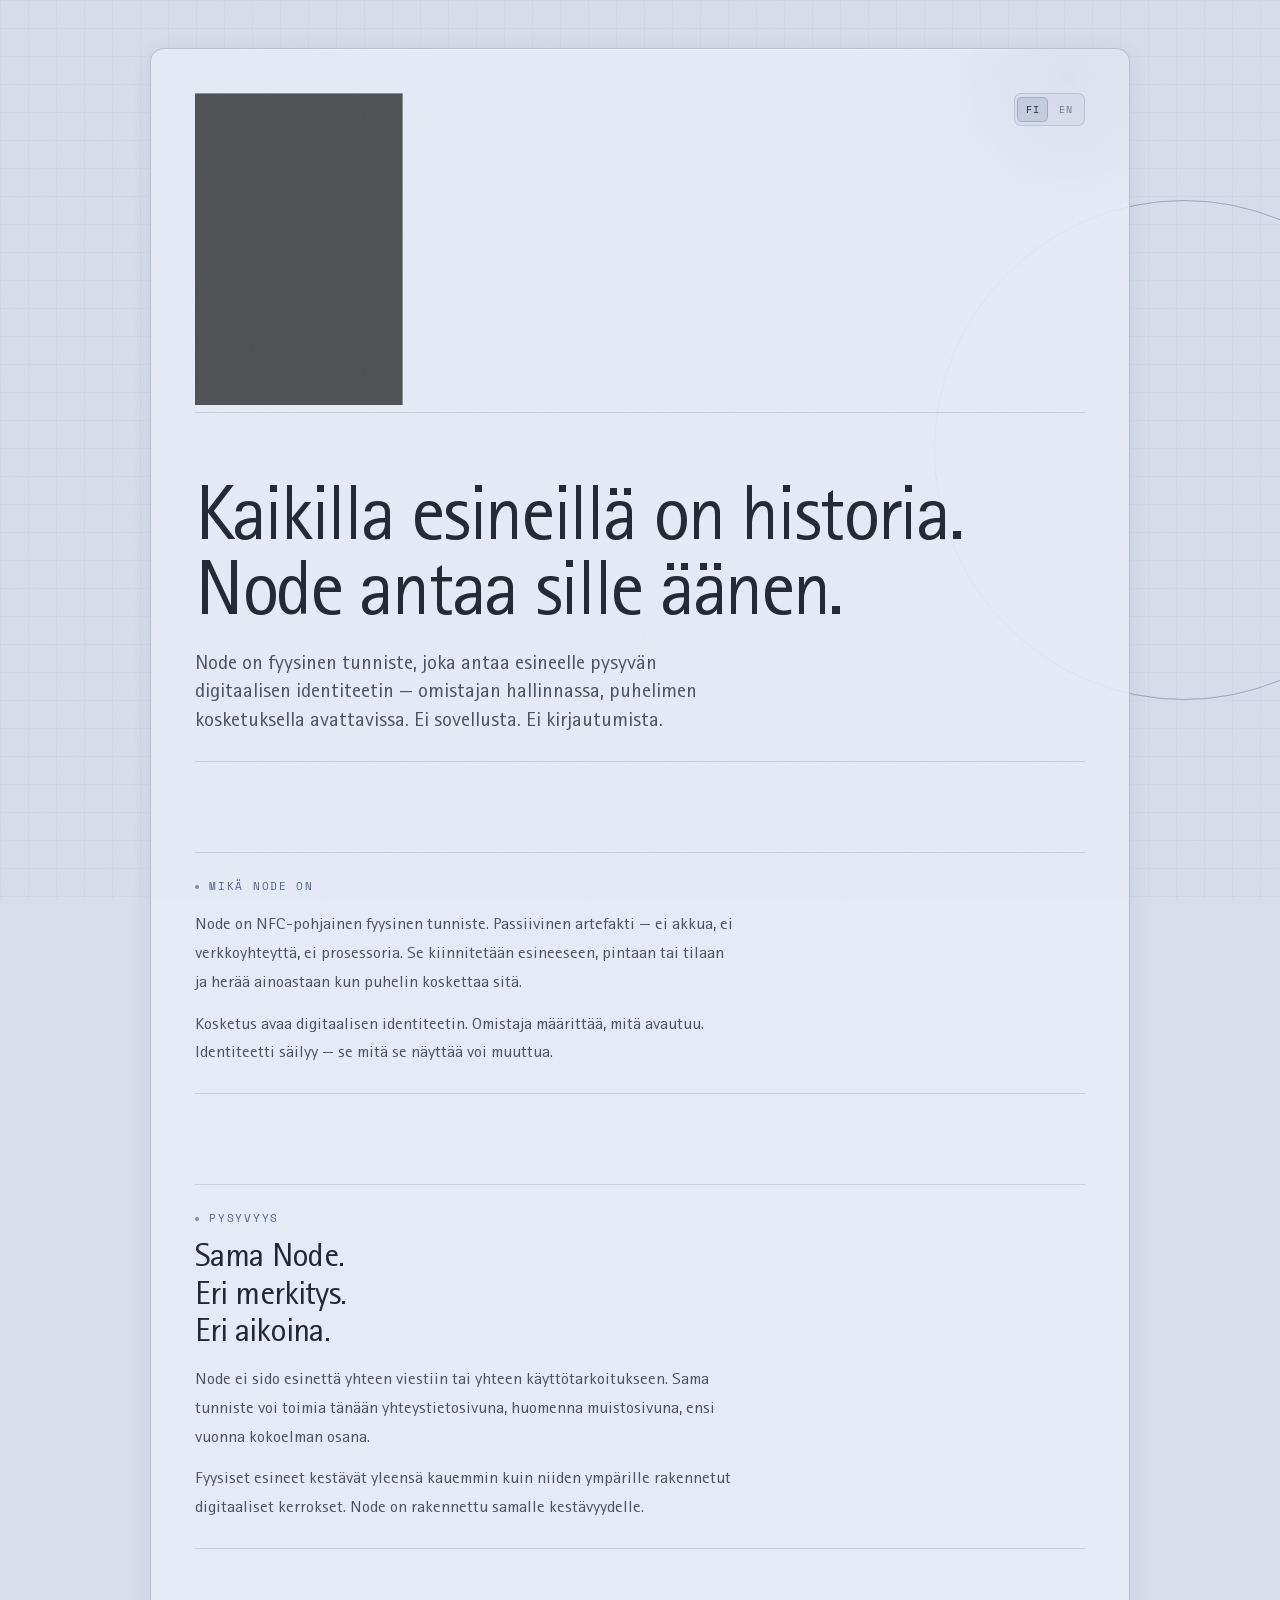
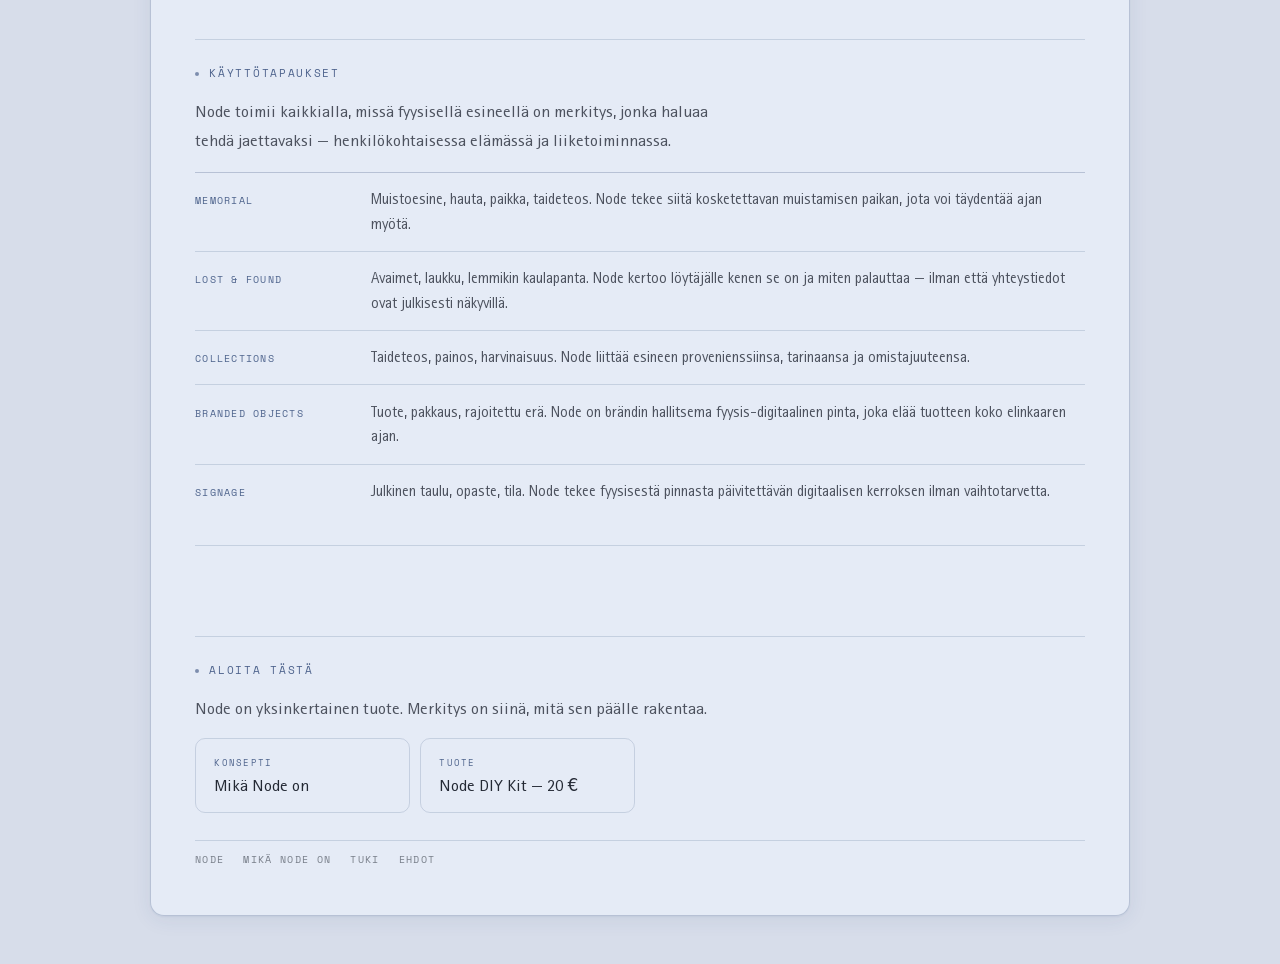
==== commit 97d4d18b: "Rewrite all pages: Node-first identity, new structure, Space Mono loaded All 8 pages rewritten with " ====
--- a/index.html
+++ b/index.html
@@ -3,19 +3,19 @@
 <head>
   <meta charset="UTF-8">
   <meta name="viewport" content="width=device-width, initial-scale=1.0">
-  <title>Liminall | Persistent Digital Identity for Physical Objects</title>
-  <meta
-    name="description"
-    content="Liminall is a physical-digital identity layer for physical objects, surfaces, and spaces. Identity persists while public renderings change over time under owner control."
-  >
+  <title>Liminall | Node — Pysyvä digitaalinen identiteetti fyysisille esineille</title>
+  <meta name="description" content="Node antaa fyysiselle esineelle pysyvän digitaalisen identiteetin. Kosketus puhelimella avaa sen — ilman sovellusta, ilman kirjautumista.">
   <meta property="og:type" content="website">
   <meta property="og:url" content="https://liminall.fi/">
-  <meta property="og:title" content="Liminall | Persistent Digital Identity for Physical Objects">
-  <meta property="og:description" content="Liminall is a physical-digital identity layer for physical objects, surfaces, and spaces. Identity persists while public renderings change over time under owner control.">
+  <meta property="og:title" content="Liminall | Node — Pysyvä digitaalinen identiteetti fyysisille esineille">
+  <meta property="og:description" content="Node antaa fyysiselle esineelle pysyvän digitaalisen identiteetin. Kosketus puhelimella avaa sen — ilman sovellusta, ilman kirjautumista.">
   <meta name="twitter:card" content="summary">
-  <meta name="twitter:title" content="Liminall | Persistent Digital Identity for Physical Objects">
-  <meta name="twitter:description" content="Liminall is a physical-digital identity layer for physical objects, surfaces, and spaces. Identity persists while public renderings change over time under owner control.">
+  <meta name="twitter:title" content="Liminall | Node">
+  <meta name="twitter:description" content="Node antaa fyysiselle esineelle pysyvän digitaalisen identiteetin. Kosketus puhelimella avaa sen.">
   <link rel="canonical" href="https://liminall.fi/">
+  <link rel="preconnect" href="https://fonts.googleapis.com">
+  <link rel="preconnect" href="https://fonts.gstatic.com" crossorigin>
+  <link href="https://fonts.googleapis.com/css2?family=Space+Mono&display=swap" rel="stylesheet">
   <link rel="stylesheet" href="/style.css">
   <script type="text/javascript">
     (function(c,l,a,r,i,t,y){
@@ -34,7 +34,7 @@
           "name": "Liminall",
           "url": "https://liminall.fi/",
           "logo": "https://liminall.fi/images/logo.svg",
-          "description": "Liminall is a physical-digital identity layer for physical objects, surfaces, and spaces."
+          "description": "Liminall on fyysis-digitaalinen identiteetti-infrastruktuuri fyysisille esineille."
         },
         {
           "@type": "WebSite",
@@ -45,21 +45,17 @@
           "inLanguage": ["fi", "en"]
         },
         {
-          "@type": "WebPage",
-          "@id": "https://liminall.fi/#webpage",
-          "url": "https://liminall.fi/",
-          "name": "Liminall | Persistent Digital Identity for Physical Objects",
-          "isPartOf": { "@id": "https://liminall.fi/#website" },
-          "about": { "@id": "https://liminall.fi/#organization" },
-          "description": "Liminall is a physical-digital identity layer for physical objects, surfaces, and spaces. Identity persists while public renderings change over time under owner control.",
-          "inLanguage": ["fi", "en"],
-          "mainEntity": {
-            "@type": "Service",
-            "@id": "https://liminall.fi/#service",
-            "name": "Liminall Identity Infrastructure",
-            "provider": { "@id": "https://liminall.fi/#organization" },
-            "serviceType": "Physical-digital identity infrastructure",
-            "description": "Persistent digital identity infrastructure for physical objects, surfaces, and spaces."
+          "@type": "Product",
+          "@id": "https://liminall.fi/#node",
+          "name": "Liminall Node",
+          "brand": { "@id": "https://liminall.fi/#organization" },
+          "description": "NFC-pohjainen fyysinen tunniste, joka antaa esineelle pysyvän digitaalisen identiteetin.",
+          "offers": {
+            "@type": "Offer",
+            "price": "20",
+            "priceCurrency": "EUR",
+            "availability": "https://schema.org/InStock",
+            "url": "https://liminall.fi/buy/"
           }
         }
       ]
@@ -88,125 +84,107 @@
           </div>
         </div>
 
-        <!-- HERO -->
         <div class="hero">
           <h1>
-            <span data-lang="fi">Pysyvä digitaalinen identiteetti fyysisille esineille.</span>
-            <span data-lang="en">Persistent digital identity for physical objects.</span>
+            <span data-lang="fi">Kaikilla esineillä on historia.<br>Node antaa sille äänen.</span>
+            <span data-lang="en">Every object has a history.<br>Node gives it a voice.</span>
           </h1>
           <p class="lead">
-            <span data-lang="fi">Identiteettikerros, joka antaa fyysisille esineille jatkuvuuden, omistajan hallinnan ja julkiset renderöinnit, jotka voivat muuttua ajan myötä.</span>
-            <span data-lang="en">An identity layer that gives physical objects continuity, owner control, and public renderings that can change over time.</span>
-          </p>
-        </div>
-
-        <!-- WHAT IT IS -->
+            <span data-lang="fi">Node on fyysinen tunniste, joka antaa esineelle pysyvän digitaalisen identiteetin — omistajan hallinnassa, puhelimen kosketuksella avattavissa. Ei sovellusta. Ei kirjautumista.</span>
+            <span data-lang="en">Node is a physical identifier that gives an object a persistent digital identity — owner-controlled, opened with a phone touch. No app. No login.</span>
+          </p>
+        </div>
+
         <div class="section">
           <div class="sec-label">
-            <span data-lang="fi">Mikä Liminall on</span>
-            <span data-lang="en">What Liminall Is</span>
-          </div>
-          <p class="body-text">
-            <span data-lang="fi">Liminall on fyysis-digitaalinen identiteettikerros fyysisille esineille, pinnoille ja tiloille. Fyysisen maailman identiteetti-infrastruktuuri, jossa esineellä voi olla pysyvä digitaalinen identiteetti omistajan hallinnassa.</span>
-            <span data-lang="en">Liminall is a physical-digital identity layer for physical objects, surfaces, and spaces. Identity infrastructure for the physical world, where an object can hold a persistent digital identity under owner control.</span>
-          </p>
-          <p class="body-text">
-            <span data-lang="fi">Muille näkyväksi tuleva ei ole identiteetti itse vaan sen renderöinti. Renderöinti on esineen identiteetin julkinen ilmentymä — identiteetti itse säilyy sen alla.</span>
-            <span data-lang="en">What becomes visible to others is not the identity itself, but a rendering of it. A rendering is the public expression of an object's identity — the identity itself persists beneath it.</span>
-          </p>
-        </div>
-
-        <!-- IDENTITY PERSISTS -->
+            <span data-lang="fi">Mikä Node on</span>
+            <span data-lang="en">What Node Is</span>
+          </div>
+          <p class="body-text">
+            <span data-lang="fi">Node on NFC-pohjainen fyysinen tunniste. Passiivinen artefakti — ei akkua, ei verkkoyhteyttä, ei prosessoria. Se kiinnitetään esineeseen, pintaan tai tilaan ja herää ainoastaan kun puhelin koskettaa sitä.</span>
+            <span data-lang="en">Node is an NFC-based physical identifier. A passive artifact — no battery, no network, no processor. It attaches to an object, surface, or space and activates only when a phone comes close.</span>
+          </p>
+          <p class="body-text">
+            <span data-lang="fi">Kosketus avaa digitaalisen identiteetin. Omistaja määrittää, mitä avautuu. Identiteetti säilyy — se mitä se näyttää voi muuttua.</span>
+            <span data-lang="en">Touch opens a digital identity. The owner defines what opens. The identity persists — what it shows can change.</span>
+          </p>
+        </div>
+
         <div class="section">
           <div class="sec-label">
             <span data-lang="fi">Pysyvyys</span>
             <span data-lang="en">Persistence</span>
           </div>
           <p class="sec-heading">
-            <span data-lang="fi">Identiteetti säilyy.<br>Renderöinnit muuttuvat.</span>
-            <span data-lang="en">Identity persists.<br>Renderings change.</span>
-          </p>
-          <p class="body-text">
-            <span data-lang="fi">Fyysistä esinettä ei tarvitse sitoa yhteen pysyvään sivuun tai käyttötarkoitukseen. Sama identiteetti voi kantaa eri aikoina eri merkityksiä, näkymiä ja julkisia muotoja.</span>
-            <span data-lang="en">A physical object does not need to be bound to one fixed page or use case. The same identity can carry different meanings, views, and public forms over time.</span>
-          </p>
-          <p class="body-text">
-            <span data-lang="fi">Jatkuvuus kuuluu esineelle. Näkyvä ilmentymä voi elää sen mukana.</span>
-            <span data-lang="en">Continuity belongs to the object. Its visible expression can evolve with it.</span>
-          </p>
-        </div>
-
-        <!-- RENDERINGS -->
+            <span data-lang="fi">Sama Node.<br>Eri merkitys.<br>Eri aikoina.</span>
+            <span data-lang="en">Same Node.<br>Different meaning.<br>Different times.</span>
+          </p>
+          <p class="body-text">
+            <span data-lang="fi">Node ei sido esinettä yhteen viestiin tai yhteen käyttötarkoitukseen. Sama tunniste voi toimia tänään yhteystietosivuna, huomenna muistosivuna, ensi vuonna kokoelman osana.</span>
+            <span data-lang="en">Node doesn't bind an object to one message or one use case. The same tag can work today as a contact page, tomorrow as a memorial, next year as part of a collection.</span>
+          </p>
+          <p class="body-text">
+            <span data-lang="fi">Fyysiset esineet kestävät yleensä kauemmin kuin niiden ympärille rakennetut digitaaliset kerrokset. Node on rakennettu samalle kestävyydelle.</span>
+            <span data-lang="en">Physical objects usually outlast the digital layers built around them. Node is built for the same durability.</span>
+          </p>
+        </div>
+
         <div class="section">
           <div class="sec-label">
-            <span data-lang="fi">Yksi identiteettikerros, useita renderöintejä</span>
-            <span data-lang="en">One identity layer, multiple renderings</span>
-          </div>
-          <p class="body-text">
-            <span data-lang="fi">Memorial, Lost &amp; Found, Collections, Branded Objects ja Signage ovat renderöintejä, jotka rakentuvat saman identiteettikerroksen päälle. Liminall ei rajoitu yhteen tuoteluokkaan tai yhteen käyttötapaan.</span>
-            <span data-lang="en">Memorial, Lost &amp; Found, Collections, Branded Objects, and Signage are renderings built on the same identity layer. Liminall is not confined to a single product category or a single use case.</span>
+            <span data-lang="fi">Käyttötapaukset</span>
+            <span data-lang="en">Use cases</span>
+          </div>
+          <p class="body-text">
+            <span data-lang="fi">Node toimii kaikkialla, missä fyysisellä esineellä on merkitys, jonka haluaa tehdä jaettavaksi — henkilökohtaisessa elämässä ja liiketoiminnassa.</span>
+            <span data-lang="en">Node works anywhere a physical object carries meaning worth sharing — in personal life and in business.</span>
           </p>
           <div class="r-list">
             <div class="r-row">
               <div class="r-name">Memorial</div>
               <p class="r-desc">
-                <span data-lang="fi">Pysyvä muistamisen ja läsnäolon renderöinti fyysisen esineen, paikan tai pinnan yhteydessä.</span>
-                <span data-lang="en">A persistent rendering for remembrance and presence around a physical object, site, or surface.</span>
+                <span data-lang="fi">Muistoesine, hauta, paikka, taideteos. Node tekee siitä kosketettavan muistamisen paikan, jota voi täydentää ajan myötä.</span>
+                <span data-lang="en">A keepsake, grave, place, artwork. Node makes it a touchable place of remembrance that can grow over time.</span>
               </p>
             </div>
             <div class="r-row">
               <div class="r-name">Lost &amp; Found</div>
               <p class="r-desc">
-                <span data-lang="fi">Hallittu julkinen renderöinti palautumista ja yhteydenottoa varten ilman että koko järjestelmä supistuu pelkäksi kadonneiden tavaroiden työkaluksi.</span>
-                <span data-lang="en">A controlled public rendering for recovery and contact without reducing the system to a lost-item utility.</span>
+                <span data-lang="fi">Avaimet, laukku, lemmikin kaulapanta. Node kertoo löytäjälle kenen se on ja miten palauttaa — ilman että yhteystiedot ovat julkisesti näkyvillä.</span>
+                <span data-lang="en">Keys, luggage, a pet's collar. Node tells the finder whose it is and how to return it — without exposing your contact details publicly.</span>
               </p>
             </div>
             <div class="r-row">
               <div class="r-name">Collections</div>
               <p class="r-desc">
-                <span data-lang="fi">Tapa liittää useita esineitä yhteen yhteisen identiteettirakenteen, järjestyksen, provenienssin ja jatkuvuuden kautta.</span>
-                <span data-lang="en">A way to connect multiple objects through shared identity structure, sequence, provenance, and continuity.</span>
+                <span data-lang="fi">Taideteos, painos, harvinaisuus. Node liittää esineen provenienssiinsa, tarinaansa ja omistajuuteensa.</span>
+                <span data-lang="en">An artwork, edition, rarity. Node connects an object to its provenance, story, and ownership chain.</span>
               </p>
             </div>
             <div class="r-row">
               <div class="r-name">Branded Objects</div>
               <p class="r-desc">
-                <span data-lang="fi">Brändin hallitsema fyysis-digitaalinen pinta tuotteille, erille, pakkauksille ja pitkäikäisille fyysisille kohtaamispisteille.</span>
-                <span data-lang="en">A brand-controlled physical-digital surface for products, editions, packaging, and long-lived physical touchpoints.</span>
+                <span data-lang="fi">Tuote, pakkaus, rajoitettu erä. Node on brändin hallitsema fyysis-digitaalinen pinta, joka elää tuotteen koko elinkaaren ajan.</span>
+                <span data-lang="en">A product, package, limited edition. Node is a brand-controlled physical-digital surface that lives through the entire product lifecycle.</span>
               </p>
             </div>
             <div class="r-row">
               <div class="r-name">Signage</div>
               <p class="r-desc">
-                <span data-lang="fi">Kestävä identiteettipinta julkisille tauluille, opasteille ja informatiivisille fyysisille kohteille.</span>
-                <span data-lang="en">A durable identity surface for public boards, signage, and informational physical objects.</span>
-              </p>
-            </div>
-          </div>
-        </div>
-
-        <!-- NODE -->
-        <div class="section">
-          <div class="sec-label">Node</div>
-          <p class="body-text">
-            <span data-lang="fi">Node on yksi fyysinen pääsyartefakti Liminall-järjestelmässä. Se antaa fyysiselle esineelle konkreettisen kosketuspisteen sen identiteettikerrokseen.</span>
-            <span data-lang="en">Node is one physical access artifact within the Liminall system. It gives a physical object a concrete touchpoint into its identity layer.</span>
-          </p>
-          <p class="body-text">
-            <span data-lang="fi">Node ei ole identiteetti itse, eikä se ole koko järjestelmä. Se on yksi tapa, jolla identiteetistä tulee fyysisesti saavutettava.</span>
-            <span data-lang="en">Node is not the identity itself, and it is not the whole system. It is one way identity becomes physically reachable.</span>
-          </p>
-        </div>
-
-        <!-- ENTRY PATHS -->
+                <span data-lang="fi">Julkinen taulu, opaste, tila. Node tekee fyysisestä pinnasta päivitettävän digitaalisen kerroksen ilman vaihtotarvetta.</span>
+                <span data-lang="en">A public board, sign, space. Node turns a physical surface into an updatable digital layer without replacement.</span>
+              </p>
+            </div>
+          </div>
+        </div>
+
         <div class="section" style="border-bottom: none; padding-bottom: 0;">
           <div class="sec-label">
-            <span data-lang="fi">Sisäänkäynnit</span>
-            <span data-lang="en">Entry paths</span>
-          </div>
-          <p class="body-text">
-            <span data-lang="fi">Liminall on laajempi kuin yksittäinen artefakti tai käyttötapa. Järjestelmään voi tulla sisään eri tasoilta.</span>
-            <span data-lang="en">Liminall is broader than any single artifact or use case. The system can be entered from different levels.</span>
+            <span data-lang="fi">Aloita tästä</span>
+            <span data-lang="en">Start here</span>
+          </div>
+          <p class="body-text">
+            <span data-lang="fi">Node on yksinkertainen tuote. Merkitys on siinä, mitä sen päälle rakentaa.</span>
+            <span data-lang="en">Node is a simple product. The meaning is in what you build on top of it.</span>
           </p>
           <div class="entries">
             <a class="entry-link" href="/what/">
@@ -214,35 +192,34 @@
                 <span data-lang="fi">Konsepti</span>
                 <span data-lang="en">Concept</span>
               </span>
-              <span class="entry-title">What Liminall Is</span>
+              <span class="entry-title">
+                <span data-lang="fi">Mikä Node on</span>
+                <span data-lang="en">What Node Is</span>
+              </span>
             </a>
             <a class="entry-link" href="/node/">
               <span class="entry-tag">
                 <span data-lang="fi">Tuote</span>
                 <span data-lang="en">Product</span>
               </span>
-              <span class="entry-title">Node</span>
+              <span class="entry-title">Node DIY Kit — 20 €</span>
             </a>
-            <a class="entry-link" href="/what/">
-              <span class="entry-tag">
-                <span data-lang="fi">Sovellusalueet</span>
-                <span data-lang="en">Use cases</span>
-              </span>
-              <span class="entry-title">Verticals</span>
-            </a>
           </div>
         </div>
 
         <nav class="site-nav" aria-label="Primary">
+          <a href="/node/">Node</a>
           <a href="/what/">
-            <span data-lang="fi">What Liminall Is</span>
-            <span data-lang="en">What Liminall Is</span>
-          </a>
-          <a href="/node/">Node</a>
-          <a href="/what/">Verticals</a>
+            <span data-lang="fi">Mikä Node on</span>
+            <span data-lang="en">What Node Is</span>
+          </a>
           <a href="/support/">
             <span data-lang="fi">Tuki</span>
             <span data-lang="en">Support</span>
+          </a>
+          <a href="/terms/">
+            <span data-lang="fi">Ehdot</span>
+            <span data-lang="en">Terms</span>
           </a>
         </nav>
 
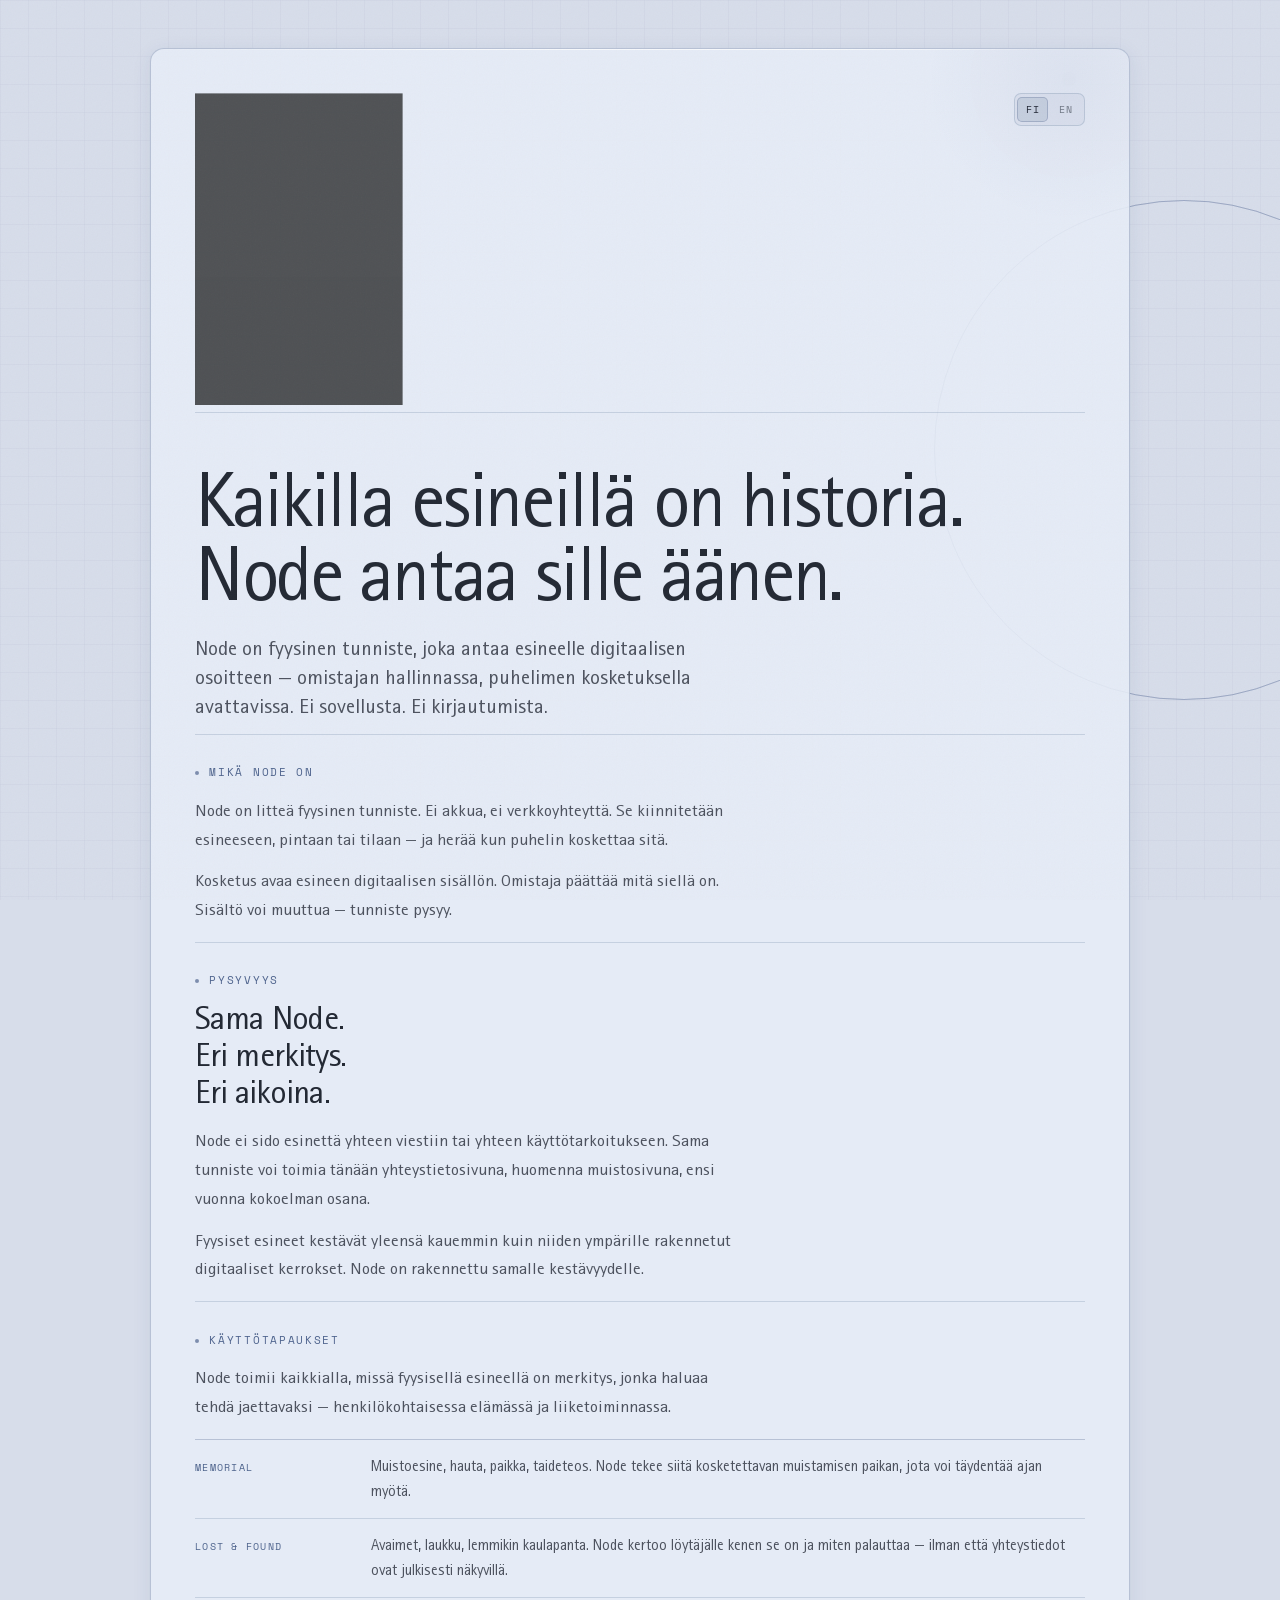
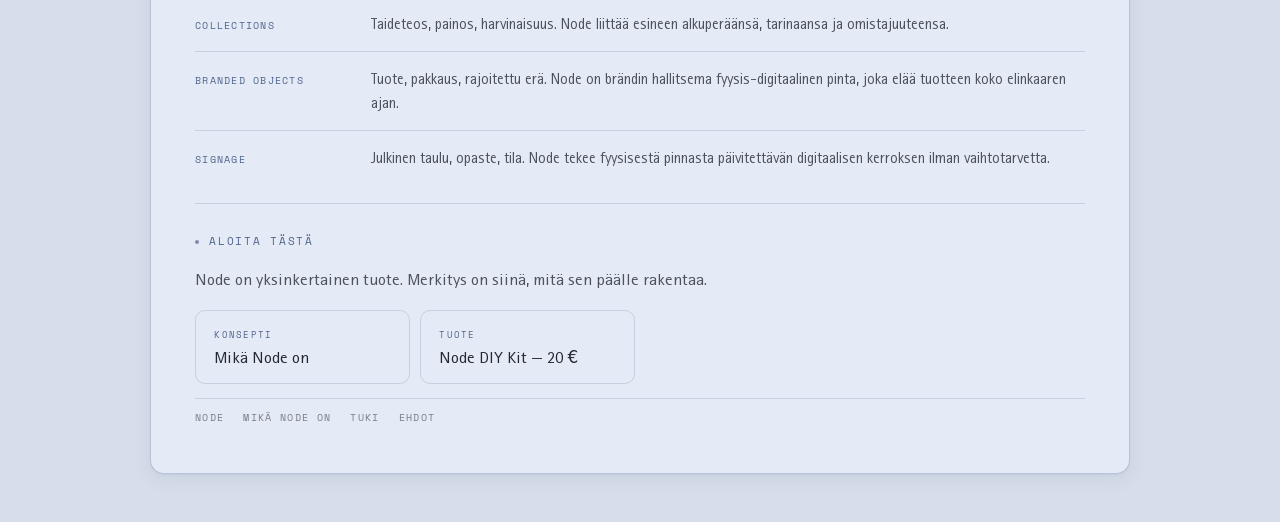
==== commit 1cb7e0cc: "Reduce jargon and fix hero gap across homepage and concept page - index.html: simplified language (t" ====
--- a/index.html
+++ b/index.html
@@ -90,8 +90,8 @@
             <span data-lang="en">Every object has a history.<br>Node gives it a voice.</span>
           </h1>
           <p class="lead">
-            <span data-lang="fi">Node on fyysinen tunniste, joka antaa esineelle pysyvän digitaalisen identiteetin — omistajan hallinnassa, puhelimen kosketuksella avattavissa. Ei sovellusta. Ei kirjautumista.</span>
-            <span data-lang="en">Node is a physical identifier that gives an object a persistent digital identity — owner-controlled, opened with a phone touch. No app. No login.</span>
+            <span data-lang="fi">Node on fyysinen tunniste, joka antaa esineelle digitaalisen osoitteen — omistajan hallinnassa, puhelimen kosketuksella avattavissa. Ei sovellusta. Ei kirjautumista.</span>
+            <span data-lang="en">Node is a physical tag that gives an object a digital address — owner-controlled, opened with a phone touch. No app. No login.</span>
           </p>
         </div>
 
@@ -101,12 +101,12 @@
             <span data-lang="en">What Node Is</span>
           </div>
           <p class="body-text">
-            <span data-lang="fi">Node on NFC-pohjainen fyysinen tunniste. Passiivinen artefakti — ei akkua, ei verkkoyhteyttä, ei prosessoria. Se kiinnitetään esineeseen, pintaan tai tilaan ja herää ainoastaan kun puhelin koskettaa sitä.</span>
-            <span data-lang="en">Node is an NFC-based physical identifier. A passive artifact — no battery, no network, no processor. It attaches to an object, surface, or space and activates only when a phone comes close.</span>
-          </p>
-          <p class="body-text">
-            <span data-lang="fi">Kosketus avaa digitaalisen identiteetin. Omistaja määrittää, mitä avautuu. Identiteetti säilyy — se mitä se näyttää voi muuttua.</span>
-            <span data-lang="en">Touch opens a digital identity. The owner defines what opens. The identity persists — what it shows can change.</span>
+            <span data-lang="fi">Node on litteä fyysinen tunniste. Ei akkua, ei verkkoyhteyttä. Se kiinnitetään esineeseen, pintaan tai tilaan — ja herää kun puhelin koskettaa sitä.</span>
+            <span data-lang="en">Node is a flat physical tag. No battery, no network connection. It attaches to an object, surface, or space — and activates when a phone touches it.</span>
+          </p>
+          <p class="body-text">
+            <span data-lang="fi">Kosketus avaa esineen digitaalisen sisällön. Omistaja päättää mitä siellä on. Sisältö voi muuttua — tunniste pysyy.</span>
+            <span data-lang="en">Touch opens the object's digital content. The owner decides what's there. The content can change — the tag stays.</span>
           </p>
         </div>
 
@@ -156,8 +156,8 @@
             <div class="r-row">
               <div class="r-name">Collections</div>
               <p class="r-desc">
-                <span data-lang="fi">Taideteos, painos, harvinaisuus. Node liittää esineen provenienssiinsa, tarinaansa ja omistajuuteensa.</span>
-                <span data-lang="en">An artwork, edition, rarity. Node connects an object to its provenance, story, and ownership chain.</span>
+                <span data-lang="fi">Taideteos, painos, harvinaisuus. Node liittää esineen alkuperäänsä, tarinaansa ja omistajuuteensa.</span>
+                <span data-lang="en">An artwork, edition, rarity. Node connects an object to its origin, story, and ownership chain.</span>
               </p>
             </div>
             <div class="r-row">
--- a/style.css
+++ b/style.css
@@ -117,7 +117,7 @@
 .panel {
   position: relative;
   display: grid;
-  gap: clamp(1.5rem, 3vh, 2rem);
+  gap: clamp(0.75rem, 1.5vh, 1.25rem);
   padding: clamp(1.5rem, 4vw, 2.75rem);
   border-radius: 14px;
   background: var(--glass);
@@ -229,7 +229,7 @@
 
 .hero {
   padding-top: clamp(1.75rem, 4vh, 3rem);
-  padding-bottom: clamp(1.5rem, 3vh, 2.25rem);
+  padding-bottom: clamp(0.75rem, 1.5vh, 1.1rem);
   border-bottom: 1px solid var(--border);
 }
 
@@ -317,10 +317,18 @@
 
 /* Section wrapper */
 .section {
-  padding: clamp(1.5rem, 3vh, 2.1rem) 0;
+  padding: clamp(1.1rem, 2vh, 1.5rem) 0;
   border-bottom: 1px solid var(--border);
 }
 .section:last-of-type { border-bottom: none; }
+
+/* Sec-label is always first child of .section — reset its own spacing
+   since the section's padding already provides the breathing room */
+.section .sec-label {
+  margin-top: 0;
+  padding-top: 0;
+  border-top: none;
+}
 
 /* ── RENDERING LIST ──────────────────────────────────── */
 .r-list {
